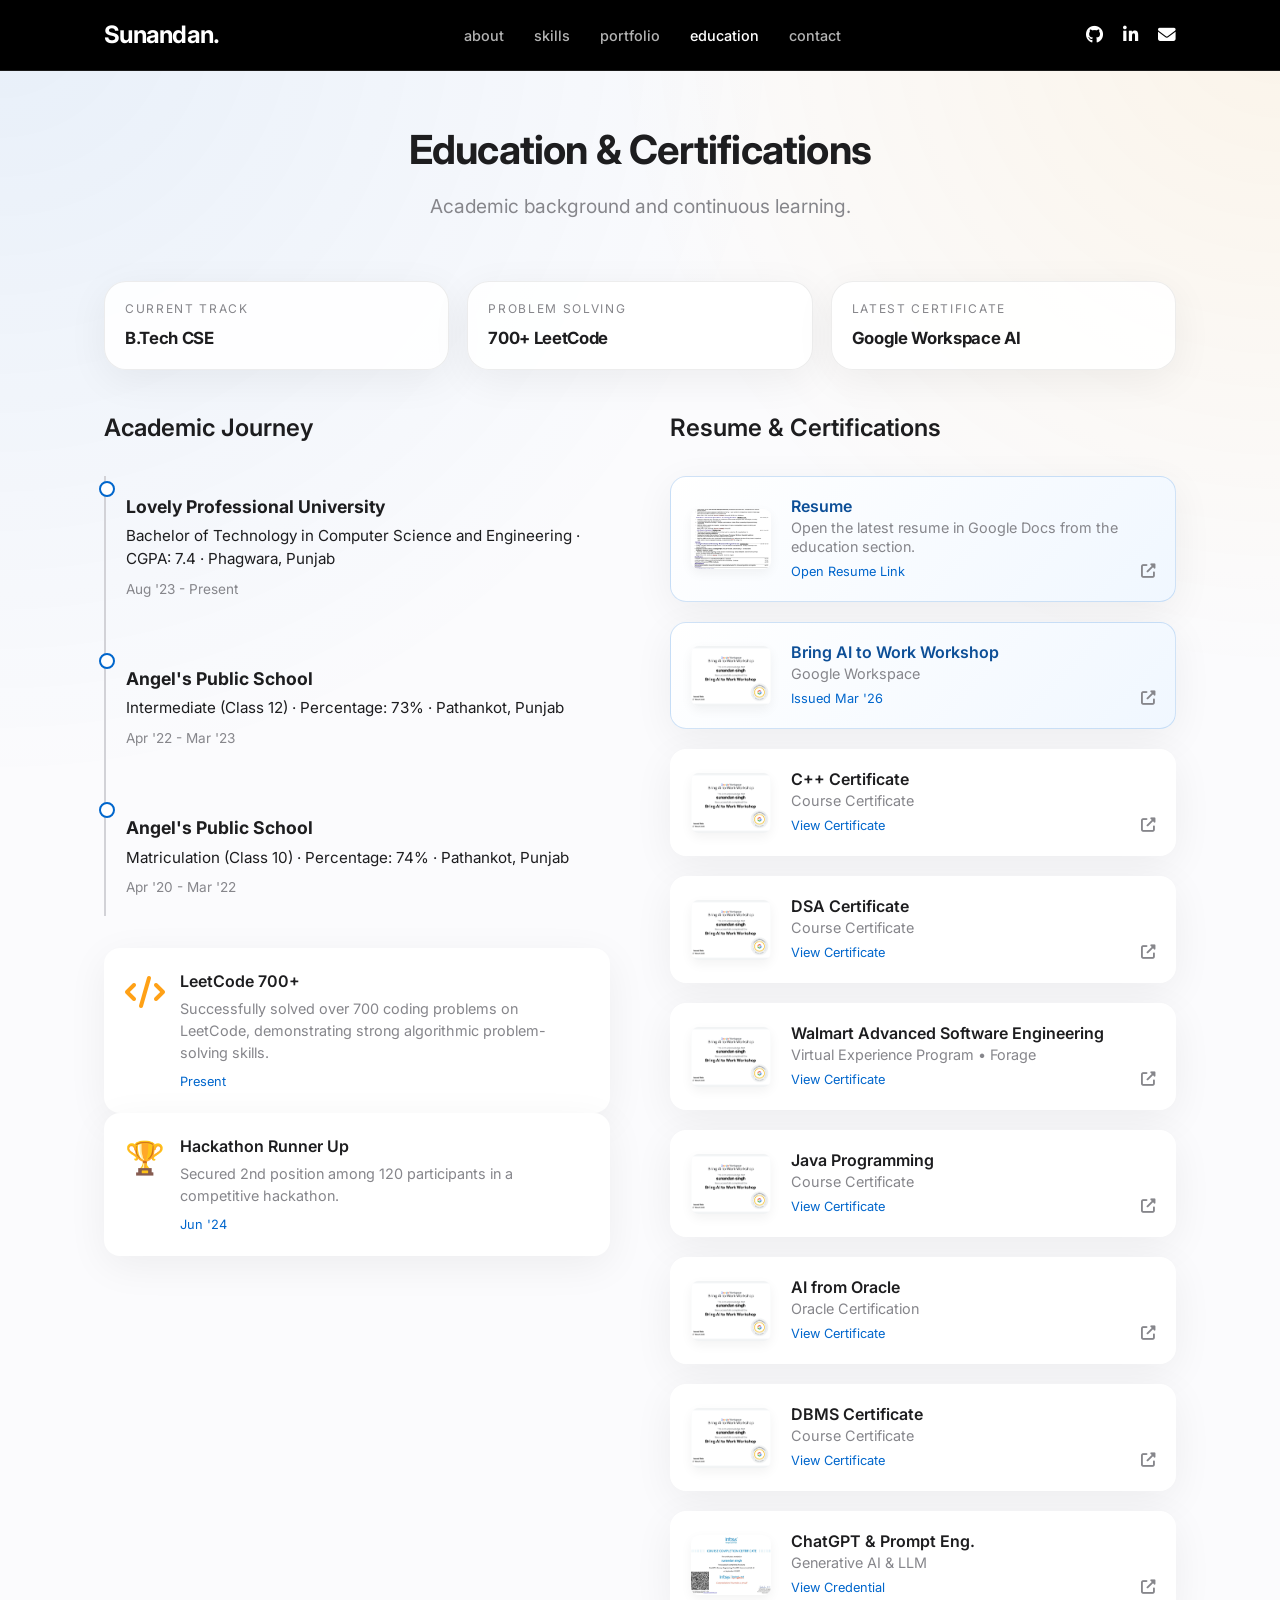
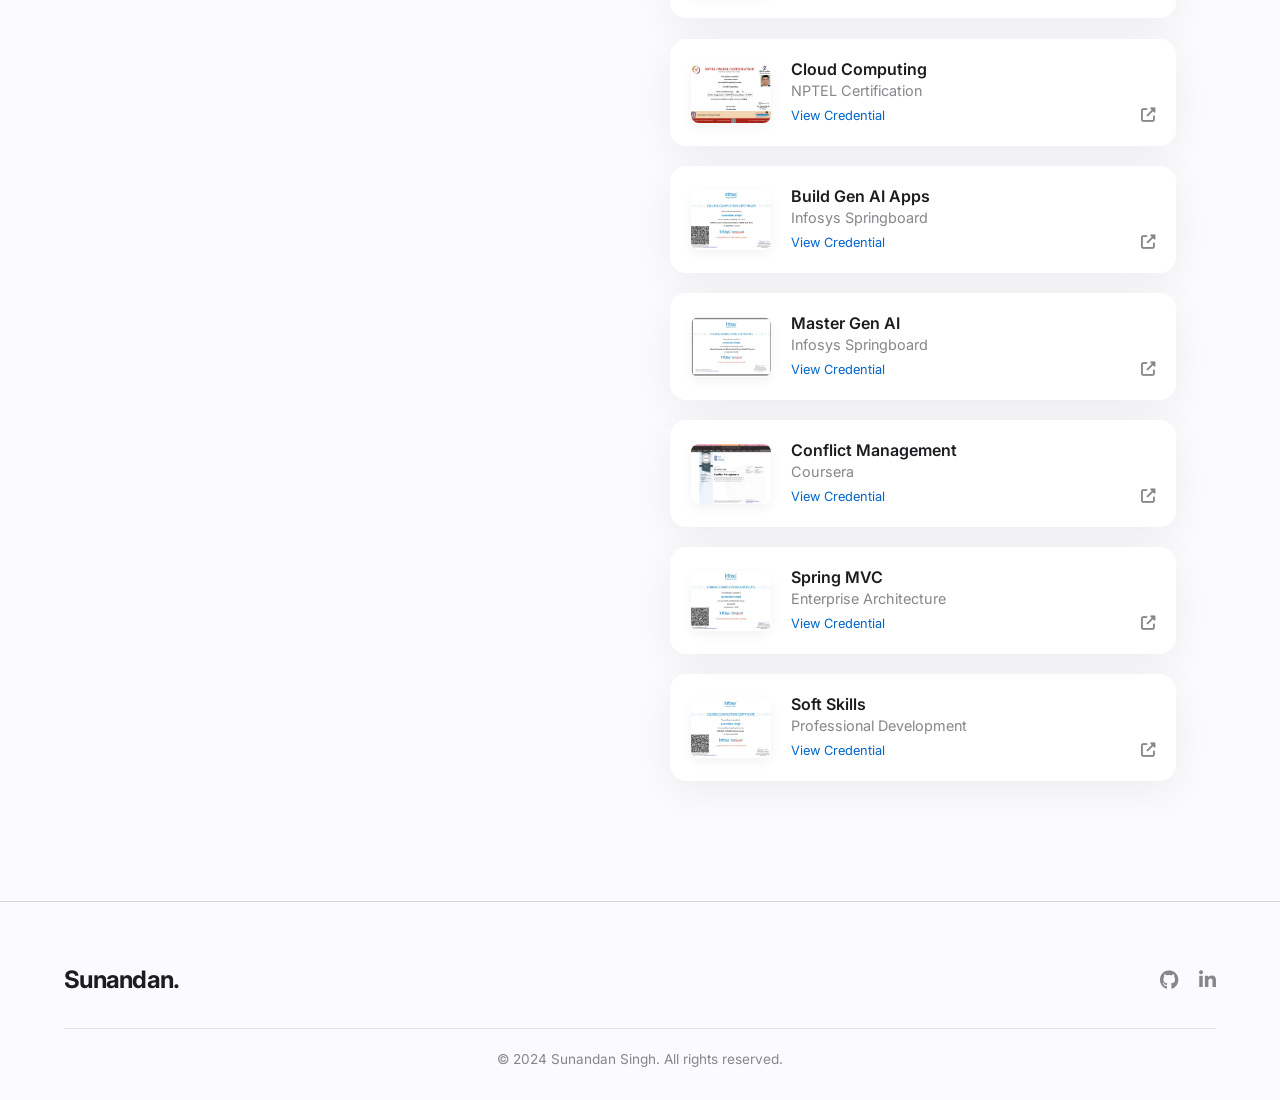
==== education.html @ 342867f9 "s" ====
<!DOCTYPE html>
<html lang="en">
<head>
    <meta charset="UTF-8">
    <meta name="viewport" content="width=device-width, initial-scale=1.0">
    <title>Education & Certifications | Sunandan Singh Portfolio</title>
    <meta name="description" content="Review the education, certifications, resume, and technical learning journey of Sunandan Singh.">
    <meta name="robots" content="index,follow">
    <meta name="theme-color" content="#111111">
    <link rel="canonical" href="https://sunandansingh.in/education.html">
    <meta property="og:type" content="website">
    <meta property="og:title" content="Education & Certifications | Sunandan Singh Portfolio">
    <meta property="og:description" content="Academic history, certifications, resume, and continuous learning achievements of Sunandan Singh.">
    <meta property="og:url" content="https://sunandansingh.in/education.html">
    <meta property="og:image" content="https://sunandansingh.in/assets/resume.png">
    <meta name="twitter:card" content="summary_large_image">
    <meta name="twitter:title" content="Education & Certifications | Sunandan Singh Portfolio">
    <meta name="twitter:description" content="Education, certifications, resume, and learning achievements of Sunandan Singh.">
    <meta name="twitter:image" content="https://sunandansingh.in/assets/resume.png">
    <link rel="preconnect" href="https://fonts.googleapis.com">
    <link rel="preconnect" href="https://fonts.gstatic.com" crossorigin>
    <link rel="preconnect" href="https://cdnjs.cloudflare.com" crossorigin>
    <link href="https://fonts.googleapis.com/css2?family=Inter:wght@300;400;500;600;700;800&display=swap" rel="stylesheet">
    <link rel="stylesheet" href="https://cdnjs.cloudflare.com/ajax/libs/font-awesome/6.4.0/css/all.min.css">
    <link rel="stylesheet" href="style.css">
</head>
<body>
    <a class="skip-link" href="#main-content">Skip to content</a>
    <nav aria-label="Main Navigation">
        <div class="nav-content">
            <a href="index.html#personal-info" class="logo">Sunandan.</a>
            <ul class="nav-links" id="primary-navigation">
                <li><a href="index.html" >about</a></li>
                <li><a href="skills.html">skills</a></li>
                <li><a href="projects.html">portfolio</a></li>
                <li><a href="education.html" class="active">education</a></li>
                <li><a href="index.html#contact">contact</a></li>
            </ul>
            <div class="social-links-nav">
                <a href="https://github.com/Sunandanthakur" target="_blank" rel="noreferrer noopener" aria-label="GitHub"><i class="fab fa-github"></i></a>
                <a href="https://linkedin.com/in/Sunandansingh" target="_blank" rel="noreferrer noopener" aria-label="LinkedIn"><i class="fab fa-linkedin-in"></i></a>
                <a href="mailto:SunandanSingh0001@gmail.com" aria-label="Email"><i class="fas fa-envelope"></i></a>
            </div>
            <button class="hamburger" type="button" aria-label="Open navigation menu" aria-controls="primary-navigation" aria-expanded="false">
                <i class="fas fa-bars"></i>
            </button>
        </div>
    </nav>

    <main id="main-content">

<section id="education" class="education fade-in-section bg-light">
            <div class="section-container">
                <div class="section-header">
                    <h2>Education & Certifications</h2>
                    <p>Academic background and continuous learning.</p>
                </div>

                <div class="education-highlights">
                    <div class="highlight-pill">
                        <span class="highlight-label">Current Track</span>
                        <strong>B.Tech CSE</strong>
                    </div>
                    <div class="highlight-pill">
                        <span class="highlight-label">Problem Solving</span>
                        <strong>700+ LeetCode</strong>
                    </div>
                    <div class="highlight-pill">
                        <span class="highlight-label">Latest Certificate</span>
                        <strong>Google Workspace AI</strong>
                    </div>
                </div>

                <div class="split-layout education-shell">
                    <!-- Education -->
                    <div class="split-col">
                        <h3 class="col-title">Academic Journey</h3>
                        <div class="timeline-clean">
                            <div class="timeline-node">
                                <h4>Lovely Professional University</h4>
                                <p class="degree">Bachelor of Technology in Computer Science and Engineering &middot; CGPA: 7.4 &middot; Phagwara, Punjab</p>
                                <span class="date">Aug '23 - Present</span>
                            </div>
                            <div class="timeline-node">
                                <h4>Angel's Public School</h4>
                                <p class="degree">Intermediate (Class 12) &middot; Percentage: 73% &middot; Pathankot, Punjab</p>
                                <span class="date">Apr '22 - Mar '23</span>
                            </div>
                            <div class="timeline-node">
                                <h4>Angel's Public School</h4>
                                <p class="degree">Matriculation (Class 10) &middot; Percentage: 74% &middot; Pathankot, Punjab</p>
                                <span class="date">Apr '20 - Mar '22</span>
                            </div>
                        </div>
                        
                        <div class="achievement-box mt-4">
                            <div class="achievement-icon" style="color: #ffa116;"><i class="fas fa-code"></i></div>
                            <div>
                                <h4>LeetCode 700+</h4>
                                <p>Successfully solved over 700 coding problems on LeetCode, demonstrating strong algorithmic problem-solving skills.</p>
                                <span class="date">Present</span>
                            </div>
                        </div>
                        
                        <div class="achievement-box mt-3">
                            <div class="achievement-icon">🏆</div>
                            <div>
                                <h4>Hackathon Runner Up</h4>
                                <p>Secured 2nd position among 120 participants in a competitive hackathon.</p>
                                <span class="date">Jun '24</span>
                            </div>
                        </div>
                    </div>
                    
                    <!-- Certifications -->
                    <div class="split-col">
                        <h3 class="col-title">Resume & Certifications</h3>
                        <div class="cert-list">
                            <a href="https://docs.google.com/document/d/1mw_cAj4OxS7CrEMPGmXZbO7e6BM4Lpar/edit?usp=sharing&ouid=108106136527122518908&rtpof=true&sd=true" target="_blank" rel="noopener noreferrer" class="cert-item featured-cert">
                                <div class="cert-icon"><img src="assets/resume.png" alt="Sunandan Singh Resume" loading="lazy" decoding="async"></div>
                                <div class="cert-details">
                                    <h4>Resume</h4>
                                    <p>Open the latest resume in Google Docs from the education section.</p>
                                    <div class="date-link">
                                        <span class="date">Open Resume Link</span>
                                        <i class="fas fa-external-link-alt link-icon"></i>
                                    </div>
                                </div>
                            </a>
                            <a href="assets/bring_ai_to_work_workshop.pdf" target="_blank" rel="noreferrer noopener" class="cert-item featured-cert">
                                <div class="cert-icon"><img src="assets/cert_new_pdf.png" alt="Bring AI to Work Workshop Certificate" loading="lazy" decoding="async"></div>
                                <div class="cert-details">
                                    <h4>Bring AI to Work Workshop</h4>
                                    <p>Google Workspace</p>
                                    <div class="date-link">
                                        <span class="date">Issued Mar '26</span>
                                        <i class="fas fa-external-link-alt link-icon"></i>
                                    </div>
                                </div>
                            </a>
                            <a href="assets/cse202_certificate.pdf" target="_blank" rel="noreferrer noopener" class="cert-item">
                                <div class="cert-icon"><img src="assets/cert_new_pdf.png" alt="CSE202 Certificate" loading="lazy" decoding="async"></div>
                                <div class="cert-details">
                                    <h4>C++ Certificate</h4>
                                    <p>Course Certificate</p>
                                    <div class="date-link">
                                        <span class="date">View Certificate</span>
                                        <i class="fas fa-external-link-alt link-icon"></i>
                                    </div>
                                </div>
                            </a>
                            <a href="assets/cse205_certificate.pdf" target="_blank" rel="noreferrer noopener" class="cert-item">
                                <div class="cert-icon"><img src="assets/cert_new_pdf.png" alt="CSE205 Certificate" loading="lazy" decoding="async"></div>
                                <div class="cert-details">
                                    <h4>DSA Certificate</h4>
                                    <p>Course Certificate</p>
                                    <div class="date-link">
                                        <span class="date">View Certificate</span>
                                        <i class="fas fa-external-link-alt link-icon"></i>
                                    </div>
                                </div>
                            </a>
                            <a href="https://www.theforage.com/completion-certificates/prBZoAihniNijyD6d/oX6f9BbCL9kJDJzfg_prBZoAihniNijyD6d_6a48dd6f9dea91c2e4b23213_1783163075516_completion_certificate.pdf"
   target="_blank"
   rel="noreferrer noopener"
   class="cert-item">
    <div class="cert-icon">
        <img src="assets/cert_new_pdf.png"
             alt="Walmart Advanced Software Engineering Virtual Experience Certificate"
             loading="lazy"
             decoding="async">
    </div>
    <div class="cert-details">
        <h4>Walmart Advanced Software Engineering</h4>
        <p>Virtual Experience Program • Forage</p>
        <div class="date-link">
            <span class="date">View Certificate</span>
            <i class="fas fa-external-link-alt link-icon"></i>
        </div>
    </div>
</a>
                            <a href="assets/java_programming_certificate.pdf" target="_blank" rel="noreferrer noopener" class="cert-item">
                                <div class="cert-icon"><img src="assets/cert_new_pdf.png" alt="Java Programming Certificate" loading="lazy" decoding="async"></div>
                                <div class="cert-details">
                                    <h4>Java Programming</h4>
                                    <p>Course Certificate</p>
                                    <div class="date-link">
                                        <span class="date">View Certificate</span>
                                        <i class="fas fa-external-link-alt link-icon"></i>
                                    </div>
                                </div>
                            </a>
                            <a href="assets/ecertificate_1.pdf" target="_blank" rel="noreferrer noopener" class="cert-item">
                                <div class="cert-icon"><img src="assets/cert_new_pdf.png" alt="Oracle AI Certificate" loading="lazy" decoding="async"></div>
                                <div class="cert-details">
                                    <h4>AI from Oracle</h4>
                                    <p>Oracle Certification</p>
                                    <div class="date-link">
                                        <span class="date">View Certificate</span>
                                        <i class="fas fa-external-link-alt link-icon"></i>
                                    </div>
                                </div>
                            </a>
                            <a href="assets/ecertificate_2.pdf" target="_blank" rel="noreferrer noopener" class="cert-item">
                                <div class="cert-icon"><img src="assets/cert_new_pdf.png" alt="DBMS Certificate" loading="lazy" decoding="async"></div>
                                <div class="cert-details">
                                    <h4>DBMS Certificate</h4>
                                    <p>Course Certificate</p>
                                    <div class="date-link">
                                        <span class="date">View Certificate</span>
                                        <i class="fas fa-external-link-alt link-icon"></i>
                                    </div>
                                </div>
                            </a>
                            <a href="https://drive.google.com/file/d/1JF0A4i3oK84wax0R1cB99no5bxxDFemS/view?usp=sharing" target="_blank" rel="noreferrer noopener" class="cert-item">
                                <div class="cert-icon"><img src="assets/cert_chatgpt.png" alt="ChatGPT Certificate" loading="lazy" decoding="async"></div>
                                <div class="cert-details">
                                    <h4>ChatGPT & Prompt Eng.</h4>
                                    <p>Generative AI & LLM</p>
                                    <div class="date-link">
                                        <span class="date">View Credential</span>
                                        <i class="fas fa-external-link-alt link-icon"></i>
                                    </div>
                                </div>
                            </a>
                            <a href="https://drive.google.com/file/d/1TFlhauQEzPwPU69VbjEZgkSa6wYczAgp/view?usp=sharing" target="_blank" rel="noreferrer noopener" class="cert-item">
                                <div class="cert-icon"><img src="assets/cert_cloud_computing.png" alt="Cloud Computing Certificate" loading="lazy" decoding="async"></div>
                                <div class="cert-details">
                                    <h4>Cloud Computing</h4>
                                    <p>NPTEL Certification</p>
                                    <div class="date-link">
                                        <span class="date">View Credential</span>
                                        <i class="fas fa-external-link-alt link-icon"></i>
                                    </div>
                                </div>
                            </a>
                            <a href="https://drive.google.com/file/d/16nYcwxYqf_1hDK9-23uaMa4zOOSm8zJM/view?usp=sharing" target="_blank" rel="noreferrer noopener" class="cert-item">
                                <div class="cert-icon"><img src="assets/cert_build_gen_ai.png" alt="Gen AI Apps Certificate" loading="lazy" decoding="async"></div>
                                <div class="cert-details">
                                    <h4>Build Gen AI Apps</h4>
                                    <p>Infosys Springboard</p>
                                    <div class="date-link">
                                        <span class="date">View Credential</span>
                                        <i class="fas fa-external-link-alt link-icon"></i>
                                    </div>
                                </div>
                            </a>
                            <a href="https://drive.google.com/file/d/1axxQ35SJmaeU-DuN2dy3mJbAEy9UCgQo/view?usp=sharing" target="_blank" rel="noreferrer noopener" class="cert-item">
                                <div class="cert-icon"><img src="assets/cert_master_gen_ai.png" alt="Master Gen AI Certificate" loading="lazy" decoding="async"></div>
                                <div class="cert-details">
                                    <h4>Master Gen AI</h4>
                                    <p>Infosys Springboard</p>
                                    <div class="date-link">
                                        <span class="date">View Credential</span>
                                        <i class="fas fa-external-link-alt link-icon"></i>
                                    </div>
                                </div>
                            </a>
                            <a href="https://coursera-certificate-images.s3.amazonaws.com/GUP0QYTJ50UL" target="_blank" rel="noreferrer noopener" class="cert-item">
                                <div class="cert-icon"><img src="assets/cert_conflict.png" alt="Conflict Management Certificate" loading="lazy" decoding="async"></div>
                                <div class="cert-details">
                                    <h4>Conflict Management</h4>
                                    <p>Coursera</p>
                                    <div class="date-link">
                                        <span class="date">View Credential</span>
                                        <i class="fas fa-external-link-alt link-icon"></i>
                                    </div>
                                </div>
                            </a>
                            <a href="https://drive.google.com/file/d/14eFu0SN6On-0QL4myw2mTVa9sm1Qs32c/view?usp=sharing" target="_blank" rel="noreferrer noopener" class="cert-item">
                                <div class="cert-icon"><img src="assets/cert_spring_mvc.png" alt="Spring MVC Certificate" loading="lazy" decoding="async"></div>
                                <div class="cert-details">
                                    <h4>Spring MVC</h4>
                                    <p>Enterprise Architecture</p>
                                    <div class="date-link">
                                        <span class="date">View Credential</span>
                                        <i class="fas fa-external-link-alt link-icon"></i>
                                    </div>
                                </div>
                            </a>
                            <a href="https://drive.google.com/file/d/1_9k9asXIRh-u1UxJffvUfj9JRYtbalCu/view?usp=sharing" target="_blank" rel="noreferrer noopener" class="cert-item">
                                <div class="cert-icon"><img src="assets/cert_soft_skills.png" alt="Soft Skills Certificate" loading="lazy" decoding="async"></div>
                                <div class="cert-details">
                                    <h4>Soft Skills</h4>
                                    <p>Professional Development</p>
                                    <div class="date-link">
                                        <span class="date">View Credential</span>
                                        <i class="fas fa-external-link-alt link-icon"></i>
                                    </div>
                                </div>
                            </a>
                        </div>
                    </div>
                </div>
            </div>
        </section>
</main>

    <footer class="site-footer">
        <div class="footer-content">
            <a href="index.html#personal-info" class="logo">Sunandan.</a>
            <div class="footer-links">
                <a href="https://github.com/Sunandanthakur" target="_blank" rel="noreferrer noopener" aria-label="GitHub profile"><i class="fab fa-github"></i></a>
                <a href="https://linkedin.com/in/Sunandansingh" target="_blank" rel="noreferrer noopener" aria-label="LinkedIn profile"><i class="fab fa-linkedin-in"></i></a>
            </div>
        </div>
        <div class="footer-bottom">
            <p>&copy; 2024 Sunandan Singh. All rights reserved.</p>
        </div>
    </footer>

    <script src="script.js" defer></script>
</body>
</html>
---- style.css ----
:root {
    --bg-main: #ffffff;
    --bg-alt: #fbfbfd;
    --text-primary: #1d1d1f;
    --text-secondary: #86868b;
    --apple-blue: #0066cc;
    --apple-blue-hover: #0077ed;
    --nav-bg: #000000;
    --nav-text: #f5f5f7;
    --nav-text-hover: #ffffff;
    --border-color: #d2d2d7;
    --card-shadow: 0 10px 40px rgba(0,0,0,0.06);
    --card-hover-shadow: 0 20px 60px rgba(0,0,0,0.1);
    --font-fam: -apple-system, BlinkMacSystemFont, 'Inter', "SF Pro Display", "Segoe UI", Roboto, sans-serif;
    --transition: all 0.3s ease;
}

* {
    margin: 0; padding: 0; box-sizing: border-box;
}

html {
    scroll-behavior: smooth;
    scroll-padding-top: 90px;
}

body {
    font-family: var(--font-fam);
    background-color: var(--bg-main);
    color: var(--text-primary);
    line-height: 1.5;
    -webkit-font-smoothing: antialiased;
}

a {
    text-decoration: none;
    color: inherit;
}

img {
    max-width: 100%;
    height: auto;
}

:focus-visible {
    outline: 3px solid rgba(0, 102, 204, 0.35);
    outline-offset: 3px;
}

.skip-link {
    position: absolute;
    left: 16px;
    top: -48px;
    z-index: 2000;
    padding: 10px 14px;
    border-radius: 12px;
    background: #111111;
    color: #ffffff;
    font-weight: 600;
    transition: top 0.2s ease;
}

.skip-link:focus {
    top: 16px;
}

ul {
    list-style: none;
}

.bg-light {
    background-color: var(--bg-alt);
}

.mt-4 {
    margin-top: 2rem;
}

.section-container {
    max-width: 1200px;
    margin: 0 auto;
    padding: 120px 5%;
}

.section-header {
    text-align: center;
    margin-bottom: 60px;
}

.section-header h2 {
    font-size: 2.5rem;
    font-weight: 700;
    margin-bottom: 12px;
    letter-spacing: -0.02em;
}

.section-header p {
    font-size: 1.2rem;
    color: var(--text-secondary);
}

/* Navbar (Black like the image) */
nav {
    position: fixed;
    top: 0; left: 0; width: 100%;
    background: #000000;
    z-index: 1000;
    transition: var(--transition);
    border-bottom: 1px solid rgba(255,255,255,0.1);
}

.nav-content {
    display: flex;
    justify-content: space-between;
    align-items: center;
    padding: 0 5%;
    max-width: 1200px;
    margin: 0 auto;
    height: 70px;
}

.logo {
    color: white;
    font-size: 1.5rem;
    font-weight: 700;
    letter-spacing: -0.03em;
}

.nav-links {
    display: flex;
    gap: 30px;
}

.nav-links li a {
    color: rgba(255,255,255,0.7);
    font-size: 0.9rem;
    font-weight: 500;
    transition: var(--transition);
    text-transform: lowercase;
}

.nav-links li a:hover,
.nav-links li a.active {
    color: #ffffff;
}

.social-links-nav {
    display: flex;
    gap: 20px;
}

.social-links-nav a {
    color: white;
    font-size: 1.1rem;
    transition: var(--transition);
}

.social-links-nav a:hover {
    color: var(--text-secondary);
}

.hamburger {
    display: none;
    color: white;
    font-size: 1.2rem;
    cursor: pointer;
    background: transparent;
    border: 0;
}

/* Split Hero Section */
.split-hero {
    position: relative;
    width: 100%;
    height: 100vh;
    min-height: 100svh;
    overflow: hidden;
    background-color: #ffffff; /* User requested white background */
}

/* Static Text Layer Overrides */
.hero-text-container {
    position: absolute;
    top: 0;
    left: 0;
    width: 100%;
    height: 100%;
    z-index: 20;
    pointer-events: none;
}

.hero-text-left, .hero-text-right {
    position: absolute;
    top: 0;
    width: 50%;
    height: 100%;
    transition: opacity 0.3s ease;
}

.hero-text-left {
    left: 0;
}

.hero-text-right {
    right: 0;
}

.hero-text-left .side-content {
    left: 0;
}

.hero-text-right .side-content {
    right: 0;
}

.side-content {
    position: absolute;
    top: 50%;
    transform: translateY(-50%);
    width: 50vw;
    text-align: center;
    padding: 0 10%;
    z-index: 5;
}

.side-content h1 {
    font-size: clamp(3rem, 8vw, 6rem);
    font-weight: 800;
    text-transform: lowercase;
    margin-bottom: 20px;
    letter-spacing: -0.05em;
    pointer-events: auto;
}

.hero-text-left .side-content h1 {
    font-family: inherit;
    color: #000000; /* Designer is on the left now */
}
.hero-text-right .side-content h1 {
    font-family: 'Courier New', Courier, monospace;
    color: #000000; /* Coder is on the right now */
}

.side-content p {
    font-size: 1.1rem;
    max-width: 400px;
    margin: 0 auto;
    line-height: 1.6;
    pointer-events: auto;
}

.hero-text-left .side-content p {
    color: var(--text-secondary);
}
.hero-text-right .side-content p {
    color: var(--text-secondary);
}

/* Butterfly Image Container */
.butterfly-container {
    position: absolute;
    top: 50%;
    left: 50%;
    transform: translate(-50%, -50%);
    width: clamp(300px, 40vw, 600px);
    z-index: 10;
    pointer-events: none;
}

.btf-base {
    position: relative;
    width: 100%;
    height: auto;
    object-fit: contain;
    display: block;
    transition: transform 1.2s cubic-bezier(0.16, 1, 0.3, 1), opacity 1.2s ease, clip-path 1.2s ease;
}

.btf-top {
    position: absolute;
    top: 0;
    left: 0;
    width: 100%;
    height: 100%;
    object-fit: contain;
    z-index: 2;
    clip-path: polygon(0 0, 50% 0, 50% 100%, 0 100%);
    transition: transform 1.2s cubic-bezier(0.16, 1, 0.3, 1), opacity 1.2s ease, clip-path 1.2s ease;
}

/* Join Animation States */
.btf-base.preparing {
    transform: translateX(50px);
    opacity: 0;
    clip-path: polygon(50% 0, 100% 0, 100% 100%, 50% 100%);
}

.btf-top.preparing {
    transform: translateX(-50px);
    opacity: 0;
    clip-path: polygon(0 0, 50% 0, 50% 100%, 0 100%);
}

.btf-base.joined {
    transform: translateX(0);
    opacity: 1;
    clip-path: polygon(0 0, 100% 0, 100% 100%, 0 100%);
}

.btf-top.joined {
    transform: translateX(0);
    opacity: 1;
    clip-path: polygon(0 0, 50% 0, 50% 100%, 0 100%);
}

/* We removed the float animation from portrait so the two halves stay perfectly synced */

/* Build Section */
.build-best-section {
    position: relative;
    min-height: 100svh;
    display: flex;
    align-items: center;
    justify-content: center;
    overflow: hidden;
    padding-top: 0;
    background:
        radial-gradient(circle at 50% 42%, rgba(255,255,255,0.05), transparent 18%),
        #171717;
    color: #ffffff;
}

.build-best-section::before {
    content: none;
}

.build-stage {
    position: relative;
    width: min(1420px, 94vw);
    min-height: 680px;
    display: flex;
    align-items: center;
    justify-content: center;
}

.build-grid {
    position: absolute;
    inset: 18% 14% 14%;
    opacity: 0.3;
    background-image:
        linear-gradient(rgba(255,255,255,0.12) 1px, transparent 1px),
        linear-gradient(90deg, rgba(255,255,255,0.12) 1px, transparent 1px);
    background-size: 62px 34px;
    -webkit-mask-image: linear-gradient(180deg, transparent 0%, #000 10%, #000 92%, transparent 100%);
    mask-image: linear-gradient(180deg, transparent 0%, #000 10%, #000 92%, transparent 100%);
}

.build-stage h2 {
    position: relative;
    z-index: 2;
    display: flex;
    align-items: baseline;
    justify-content: center;
    gap: 0.24em;
    font-size: clamp(3.7rem, 9vw, 9.3rem);
    line-height: 0.9;
    font-weight: 500;
    letter-spacing: 0;
    text-align: center;
    color: #f8f2ef;
    text-shadow: 0 4px 24px rgba(0,0,0,0.18);
}

.build-stage h2 span:first-child {
    font-family: Georgia, "Times New Roman", serif;
    font-style: italic;
    font-weight: 700;
    letter-spacing: 0;
}

.float-chip {
    position: absolute;
    z-index: 3;
    display: flex;
    align-items: center;
    gap: 10px;
    padding: 10px 14px;
    border-radius: 999px;
    background: rgba(255,255,255,0.045);
    border: 1px solid rgba(255,255,255,0.1);
    color: rgba(255,255,255,0.9);
    box-shadow: 0 12px 24px rgba(0,0,0,0.18);
    -webkit-backdrop-filter: blur(8px);
    backdrop-filter: blur(8px);
    animation: chip-float 7s ease-in-out infinite;
}

.float-chip i {
    font-size: 0.9rem;
    color: var(--chip-color);
}

.float-chip span {
    display: inline-flex;
    align-items: center;
    justify-content: center;
    font-size: 0.9rem;
    font-weight: 600;
    letter-spacing: -0.01em;
}

.float-chip::before {
    content: "";
    position: absolute;
    inset: -1px;
    border-radius: inherit;
    background: linear-gradient(135deg, rgba(255,255,255,0.12), transparent 55%);
    opacity: 0.2;
    pointer-events: none;
}

.chip-ui-flow {
    --chip-color: #f0b35f;
    left: 12%;
    top: 46%;
}

.chip-code-snippet {
    --chip-color: #78a6ff;
    left: 66%;
    top: 32%;
    animation-delay: -1.4s;
}

.chip-design-system {
    --chip-color: #aed46b;
    left: 26%;
    bottom: 19%;
    animation-delay: -2.6s;
}

.chip-api-ready {
    --chip-color: #dfa2f5;
    right: 10%;
    top: 60%;
    animation-delay: -3.6s;
}

.chip-code-snippet span {
    font-family: "SFMono-Regular", Consolas, "Liberation Mono", Menlo, monospace;
    font-size: 0.84rem;
}

@keyframes chip-float {
    0%, 100% {
        transform: translate3d(0, 0, 0) scale(1);
    }
    50% {
        transform: translate3d(0, -8px, 0) scale(1.01);
    }
}

.mockup-header {
    background-color: #f5f5f7;
    height: 30px;
    display: flex;
    align-items: center;
    padding: 0 15px;
    gap: 8px;
    border-bottom: 1px solid var(--border-color);
}

.dot {
    width: 10px; height: 10px;
    border-radius: 50%;
}
.dot.red { background-color: #ff5f56; }
.dot.yellow { background-color: #ffbd2e; }
.dot.green { background-color: #27c93f; }

.mockup-body {
    padding: 40px 30px;
}

.mockup-body h2 {
    font-size: 1.5rem;
    margin-bottom: 10px;
}

.mockup-body p {
    color: var(--text-secondary);
    margin-bottom: 20px;
    font-size: 0.95rem;
}

.mockup-code {
    background-color: #f5f5f7;
    padding: 20px;
    border-radius: 12px;
    font-family: inherit;
    font-size: 0.95rem;
    font-weight: 500;
    color: var(--apple-blue);
}
.mockup-code code { display: block; margin-bottom: 5px; }

/* Skills Marquee */
.skills-marquee {
    width: 100%;
    overflow: hidden;
    padding: 60px 0;
    position: relative;
    background: var(--bg-alt);
}

.skills-marquee::before,
.skills-marquee::after {
    content: "";
    position: absolute;
    top: 0;
    width: 150px;
    height: 100%;
    z-index: 2;
}

.skills-marquee::before {
    left: 0;
    background: linear-gradient(to right, var(--bg-alt), transparent);
}

.skills-marquee::after {
    right: 0;
    background: linear-gradient(to left, var(--bg-alt), transparent);
}

.marquee-content {
    display: flex;
    gap: 30px;
    width: max-content;
    animation: scroll 40s linear infinite;
}

.marquee-content:hover {
    animation-play-state: paused;
}

@keyframes scroll {
    0% { transform: translateX(0); }
    100% { transform: translateX(-50%); }
}

.skill-item {
    background: white;
    padding: 25px 40px;
    border-radius: 20px;
    box-shadow: var(--card-shadow);
    display: flex;
    align-items: center;
    gap: 15px;
    transition: var(--transition);
    border: 1px solid var(--border-color);
    flex-shrink: 0;
}

.skill-item:hover {
    transform: translateY(-5px);
    box-shadow: var(--card-hover-shadow);
    border-color: var(--apple-blue);
}

.skill-item i {
    font-size: 1.8rem;
    color: var(--apple-blue);
}

.skill-item span {
    font-size: 1.1rem;
    font-weight: 600;
    color: var(--text-primary);
    white-space: nowrap;
}

/* UI Designer Skill Section */
.ui-skill-lab {
    background:
        radial-gradient(circle at top left, rgba(0, 102, 204, 0.08), transparent 30%),
        linear-gradient(180deg, #ffffff 0%, #f7f9fc 100%);
}

.ui-skill-header {
    max-width: 860px;
    margin: 0 auto 60px;
}

.ui-skill-kicker {
    display: inline-block;
    margin-bottom: 14px;
    padding: 8px 14px;
    border-radius: 999px;
    background: rgba(0, 102, 204, 0.08);
    color: var(--apple-blue);
    font-size: 0.78rem;
    font-weight: 700;
    letter-spacing: 0.12em;
    text-transform: uppercase;
}

.ui-skill-grid {
    display: grid;
    grid-template-columns: repeat(2, minmax(0, 1fr));
    gap: 28px;
    margin-bottom: 34px;
}

.ui-skill-panel,
.ui-article-card {
    background: rgba(255,255,255,0.88);
    border: 1px solid rgba(210, 210, 215, 0.8);
    box-shadow: var(--card-shadow);
    -webkit-backdrop-filter: blur(8px);
    backdrop-filter: blur(8px);
}

.ui-skill-panel {
    padding: 32px;
    border-radius: 28px;
}

.ui-skill-panel-accent {
    background: linear-gradient(135deg, rgba(0, 102, 204, 0.08), rgba(255,255,255,0.96));
}

.ui-skill-tag,
.ui-article-type {
    display: inline-flex;
    align-items: center;
    padding: 8px 12px;
    border-radius: 999px;
    background: #111111;
    color: #ffffff;
    font-size: 0.76rem;
    font-weight: 700;
    letter-spacing: 0.08em;
    text-transform: uppercase;
}

.ui-skill-panel h3,
.ui-article-board-header h3 {
    font-size: 1.9rem;
    letter-spacing: -0.03em;
    margin: 18px 0 14px;
}

.ui-skill-panel p,
.ui-article-board-header p,
.ui-article-card p {
    color: var(--text-secondary);
    font-size: 1rem;
}

.ui-pill-list {
    display: flex;
    flex-wrap: wrap;
    gap: 12px;
    margin-top: 24px;
}

.ui-pill-list span,
.ui-article-meta span {
    padding: 10px 14px;
    border-radius: 999px;
    background: #f2f5f9;
    color: #2b2b30;
    font-size: 0.9rem;
    font-weight: 600;
}

.ui-notes-list {
    margin-top: 22px;
    display: grid;
    gap: 14px;
}

.ui-notes-list li {
    position: relative;
    padding-left: 22px;
    color: #3a3a40;
    font-weight: 500;
}

.ui-notes-list li::before {
    content: "";
    position: absolute;
    left: 0;
    top: 9px;
    width: 8px;
    height: 8px;
    border-radius: 50%;
    background: var(--apple-blue);
}

.ui-article-board {
    border-radius: 32px;
    padding: 36px;
    background: rgba(255,255,255,0.72);
    border: 1px solid rgba(210, 210, 215, 0.85);
    box-shadow: var(--card-shadow);
}

.ui-article-board-header {
    display: flex;
    justify-content: space-between;
    align-items: flex-end;
    gap: 24px;
    margin-bottom: 26px;
}

.ui-article-board-header p {
    max-width: 420px;
}

.ui-article-grid {
    display: grid;
    grid-template-columns: repeat(2, minmax(0, 1fr));
    gap: 22px;
}

.ui-article-card {
    border-radius: 24px;
    padding: 26px;
    transition: var(--transition);
}

.ui-article-card:hover {
    transform: translateY(-6px);
    box-shadow: var(--card-hover-shadow);
}

.ui-article-card h4 {
    margin: 18px 0 12px;
    font-size: 1.25rem;
    letter-spacing: -0.02em;
}

.ui-article-meta {
    display: flex;
    flex-wrap: wrap;
    gap: 10px;
    margin-top: 22px;
}

/* Projects Grid */
.project-grid {
    display: grid;
    grid-template-columns: repeat(auto-fit, minmax(320px, 1fr));
    gap: 40px;
}

.apple-card {
    background: white;
    border-radius: 24px;
    overflow: hidden;
    box-shadow: var(--card-shadow);
    transition: var(--transition);
    display: flex;
    flex-direction: column;
    height: 100%;
}

a.apple-card {
    text-decoration: none;
    color: inherit;
    cursor: pointer;
}

.apple-card:hover {
    transform: translateY(-10px);
    box-shadow: var(--card-hover-shadow);
}

.card-image {
    width: 100%;
    height: 220px;
    overflow: hidden;
}

.card-image img {
    width: 100%;
    height: 100%;
    object-fit: cover;
    transition: transform 0.5s ease;
}

.apple-card:hover .card-image img {
    transform: scale(1.05);
}

.card-image-placeholder {
    height: 200px;
    display: flex;
    align-items: center;
    justify-content: center;
    color: white;
    font-size: 4rem;
}
.bg-blue { background: linear-gradient(135deg, #4facfe 0%, #00f2fe 100%); }
.bg-purple { background: linear-gradient(135deg, #a18cd1 0%, #fbc2eb 100%); }
.bg-green { background: linear-gradient(135deg, #84fab0 0%, #8fd3f4 100%); }
.bg-orange { background: linear-gradient(135deg, #ff9a9e 0%, #fecfef 100%); }
.bg-dark { background: linear-gradient(135deg, #434343 0%, #000000 100%); }
.bg-red { background: linear-gradient(135deg, #ff0844 0%, #ffb199 100%); }
.bg-teal { background: linear-gradient(135deg, #209cff 0%, #68e0cf 100%); }

.card-content {
    padding: 30px;
}

.card-content h3 {
    font-size: 1.4rem;
    font-weight: 600;
    margin-bottom: 5px;
}

.card-content .date {
    font-size: 0.85rem;
    color: var(--text-secondary);
    margin-bottom: 15px;
}

.card-content .desc {
    font-size: 0.95rem;
    color: var(--text-primary);
    margin-bottom: 20px;
}

.tech-tags {
    display: flex;
    flex-wrap: wrap;
    gap: 8px;
}

.tech-tags span {
    font-size: 0.8rem;
    color: var(--text-secondary);
    background: var(--bg-alt);
    padding: 5px 12px;
    border-radius: 12px;
    border: 1px solid var(--border-color);
}

/* Education Page */
.education {
    position: relative;
    overflow: hidden;
    background:
        radial-gradient(circle at top left, rgba(0, 102, 204, 0.08), transparent 28%),
        radial-gradient(circle at top right, rgba(255, 166, 0, 0.08), transparent 24%),
        var(--bg-alt);
}

.education-highlights {
    display: grid;
    grid-template-columns: repeat(3, minmax(0, 1fr));
    gap: 18px;
    margin-bottom: 40px;
}

.highlight-pill {
    background: rgba(255, 255, 255, 0.88);
    border: 1px solid rgba(29, 29, 31, 0.08);
    border-radius: 22px;
    padding: 18px 20px;
    box-shadow: var(--card-shadow);
    transition: transform 0.35s ease, box-shadow 0.35s ease;
}

.highlight-pill:hover {
    transform: translateY(-6px);
    box-shadow: var(--card-hover-shadow);
}

.highlight-label {
    display: block;
    font-size: 0.75rem;
    text-transform: uppercase;
    letter-spacing: 0.14em;
    color: var(--text-secondary);
    margin-bottom: 8px;
}

.highlight-pill strong {
    font-size: 1.05rem;
    letter-spacing: -0.02em;
}

.education-shell {
    align-items: start;
}

/* Personal Info Section */
.personal-info-section {
    position: relative;
    background: linear-gradient(180deg, #fffdfb 0%, #ffffff 100%);
    border-radius: 28px;
    padding: 42px 40px 48px;
    overflow: hidden;
}

.personal-header {
    max-width: 760px;
    margin-left: auto;
    margin-right: auto;
}

.eyebrow {
    display: inline-block;
    font-size: 0.82rem;
    font-weight: 700;
    letter-spacing: 0.22em;
    text-transform: uppercase;
    color: #9e1f1f;
    margin-bottom: 14px;
}

.about-top {
    display: grid;
    grid-template-columns: 1.5fr 0.9fr;
    gap: 28px;
    align-items: end;
    padding-bottom: 28px;
    margin-bottom: 28px;
    border-bottom: 1px solid rgba(29, 29, 31, 0.08);
}

.about-top::before {
    content: "";
    position: absolute;
    top: -80px;
    right: -60px;
    width: 260px;
    height: 260px;
    background: radial-gradient(circle, rgba(201, 109, 103, 0.14) 0%, rgba(201, 109, 103, 0) 70%);
    pointer-events: none;
}

.about-copy h2 {
    font-size: clamp(2.3rem, 4vw, 3.3rem);
    letter-spacing: -0.05em;
    margin-bottom: 14px;
}

.about-lead {
    max-width: 760px;
    font-size: 1.06rem;
    line-height: 1.8;
    color: var(--text-secondary);
}

.about-mini-grid {
    display: grid;
    grid-template-columns: repeat(3, minmax(0, 1fr));
    gap: 14px;
}

.mini-stat {
    background: #faf6f1;
    border: 1px solid rgba(29, 29, 31, 0.07);
    border-radius: 22px;
    padding: 16px;
    transition: transform 0.35s ease, box-shadow 0.35s ease;
}

.mini-stat:hover {
    transform: translateY(-4px);
    box-shadow: 0 14px 26px rgba(72, 24, 24, 0.08);
}

.mini-stat span {
    display: block;
    font-size: 0.74rem;
    text-transform: uppercase;
    letter-spacing: 0.14em;
    color: var(--text-secondary);
    margin-bottom: 8px;
}

.mini-stat strong {
    font-size: 1rem;
    font-weight: 700;
}

.personal-layout {
    display: grid;
    grid-template-columns: minmax(280px, 460px) 1fr;
    gap: 40px;
    align-items: start;
    padding-bottom: 34px;
    margin-bottom: 34px;
    border-bottom: 1px solid rgba(29, 29, 31, 0.08);
}

.warrior-stage {
    display: flex;
    align-items: center;
    justify-content: center;
}

.warrior-frame {
    background: linear-gradient(180deg, #ffffff 0%, #fff8f2 100%);
    border: 1px solid rgba(29, 29, 31, 0.06);
    border-radius: 28px;
    overflow: hidden;
    box-shadow: 0 22px 50px rgba(72, 24, 24, 0.08);
    min-height: 500px;
    width: 100%;
    display: flex;
    align-items: center;
    justify-content: center;
}

.warrior-image {
    display: block;
    width: 100%;
    height: 100%;
    object-fit: cover;
    object-position: center top;
    transition: transform 0.9s cubic-bezier(0.16, 1, 0.3, 1);
}

.facts-panel {
    padding: 16px 6px 16px 0;
}

.facts-header {
    margin-bottom: 20px;
}

.facts-header h3,
.skills-headline h3 {
    font-size: 2rem;
    font-weight: 500;
    letter-spacing: -0.04em;
    margin-bottom: 8px;
}

.facts-header p {
    color: var(--text-secondary);
}

.facts-list {
    display: grid;
    gap: 12px;
}

.fact-item {
    font-size: 1.05rem;
    color: #5e5e63;
    line-height: 1.55;
    padding-bottom: 10px;
    border-bottom: 1px solid rgba(29, 29, 31, 0.07);
    transition: transform 0.3s ease, color 0.3s ease;
}

.fact-item:hover {
    transform: translateX(6px);
    color: #2d2d31;
}

.silly-graph {
    margin-top: 24px;
    padding: 20px 18px 18px;
    background: linear-gradient(180deg, #fff8f3 0%, #fffdfb 100%);
    border: 1px solid rgba(29, 29, 31, 0.07);
    border-radius: 24px;
}

.silly-graph-head {
    display: flex;
    justify-content: space-between;
    align-items: center;
    gap: 12px;
    margin-bottom: 16px;
}

.silly-graph-head h4 {
    font-size: 1.1rem;
    font-weight: 600;
}

.silly-graph-head span {
    font-size: 0.78rem;
    letter-spacing: 0.12em;
    text-transform: uppercase;
    color: #9e1f1f;
}

.silly-chart {
    display: grid;
    grid-template-columns: 70px 1fr;
    gap: 12px;
    min-height: 200px;
}

.silly-axis {
    display: grid;
    grid-template-rows: repeat(4, 1fr);
    align-items: end;
    color: #a0a0a5;
    font-size: 0.78rem;
    padding-bottom: 30px;
}

.silly-bars {
    display: grid;
    grid-template-columns: repeat(4, minmax(0, 1fr));
    gap: 12px;
    align-items: end;
    padding-top: 12px;
    min-height: 200px;
    border-left: 1px solid rgba(29, 29, 31, 0.08);
    border-bottom: 1px solid rgba(29, 29, 31, 0.08);
    background-image:
        linear-gradient(to top, rgba(29, 29, 31, 0.05) 1px, transparent 1px),
        linear-gradient(to top, rgba(29, 29, 31, 0.05) 1px, transparent 1px),
        linear-gradient(to top, rgba(29, 29, 31, 0.05) 1px, transparent 1px);
    background-size: 100% 25%;
    background-position: 0 0, 0 33.333%, 0 66.666%;
    background-repeat: no-repeat;
}

.silly-col {
    display: flex;
    justify-content: center;
    align-items: end;
    height: 100%;
}

.silly-bar {
    width: 100%;
    max-width: 82px;
    border-radius: 12px 12px 0 0;
    padding: 14px 8px 10px;
    display: flex;
    flex-direction: column;
    justify-content: flex-end;
    align-items: center;
    text-align: center;
    color: #ffffff;
    transition: transform 0.3s ease;
}

.silly-col:hover .silly-bar {
    transform: translateY(-6px);
}

.silly-bar strong {
    font-size: 1.55rem;
    line-height: 1;
    margin-bottom: 6px;
}

.silly-bar span {
    font-size: 0.76rem;
    line-height: 1.2;
    font-weight: 600;
}

.silly-bar.mint { background: #95ccc3; }
.silly-bar.peach { background: #dfb6ac; }
.silly-bar.lemon { background: #e4c35d; }
.silly-bar.coral { background: #c96d67; }

.skills-showcase {
    display: grid;
    gap: 26px;
}

.skills-headline {
    display: flex;
    justify-content: space-between;
    align-items: end;
    gap: 16px;
}

.chart-grid {
    display: grid;
    grid-template-columns: 96px 1fr;
    gap: 20px;
    align-items: stretch;
    min-height: 430px;
}

.chart-y-axis {
    display: grid;
    grid-template-rows: repeat(4, 1fr);
    align-items: end;
    color: #9a9aa0;
    font-size: 0.9rem;
    padding-bottom: 54px;
}

.chart-bars {
    display: grid;
    grid-template-columns: repeat(5, minmax(0, 1fr));
    gap: 16px;
    align-items: end;
    min-height: 430px;
    padding-top: 26px;
    border-left: 1px solid rgba(29, 29, 31, 0.08);
    border-bottom: 1px solid rgba(29, 29, 31, 0.08);
    background-image:
        linear-gradient(to top, rgba(29, 29, 31, 0.06) 1px, transparent 1px),
        linear-gradient(to top, rgba(29, 29, 31, 0.06) 1px, transparent 1px),
        linear-gradient(to top, rgba(29, 29, 31, 0.06) 1px, transparent 1px);
    background-size: 100% 25%;
    background-position: 0 0, 0 33.333%, 0 66.666%;
    background-repeat: no-repeat;
}

.chart-column {
    display: flex;
    align-items: end;
    justify-content: center;
    height: 100%;
}

.chart-bar {
    width: 100%;
    max-width: 110px;
    border-radius: 12px 12px 0 0;
    display: flex;
    flex-direction: column;
    justify-content: flex-end;
    align-items: center;
    padding: 18px 10px 14px;
    color: white;
    text-align: center;
    box-shadow: inset 0 -1px 0 rgba(255,255,255,0.16);
    transition: transform 0.35s ease, filter 0.35s ease;
}

.chart-column:hover .chart-bar {
    transform: translateY(-8px);
    filter: saturate(1.05) brightness(1.02);
}

.chart-bar strong {
    font-size: 2.1rem;
    line-height: 1;
    margin-bottom: 8px;
    text-shadow: 0 1px 2px rgba(0,0,0,0.12);
}

.chart-bar span {
    font-size: 0.86rem;
    line-height: 1.25;
    font-weight: 600;
}

.chart-bar.teal { background: #a7d7d7; }
.chart-bar.blush { background: #e8cbc1; }
.chart-bar.gold { background: #eccb67; }
.chart-bar.sand { background: #d7ba81; }
.chart-bar.red { background: #c96d67; }

.chart-bar.teal strong,
.chart-bar.blush strong,
.chart-bar.gold strong,
.chart-bar.sand strong,
.chart-bar.red strong {
    color: rgba(255,255,255,0.95);
}

.modal-overlay .about-copy,
.modal-overlay .about-mini-grid,
.modal-overlay .warrior-stage,
.modal-overlay .facts-panel,
.modal-overlay .skills-showcase,
.modal-overlay .close-modal {
    opacity: 0;
}

.modal-overlay .about-copy,
.modal-overlay .about-mini-grid,
.modal-overlay .warrior-stage,
.modal-overlay .facts-panel,
.modal-overlay .skills-showcase {
    transform: translateY(22px);
}

.modal-overlay .close-modal {
    transform: scale(0.9);
}

.modal-overlay .fact-item,
.modal-overlay .silly-graph,
.modal-overlay .silly-col,
.modal-overlay .chart-column,
.modal-overlay .mini-stat {
    opacity: 0;
}

.modal-overlay .fact-item {
    transform: translateX(-16px);
}

.modal-overlay .chart-column {
    transform: translateY(24px);
}

.modal-overlay .silly-graph {
    transform: translateY(18px);
}

.modal-overlay .silly-col {
    transform: translateY(18px);
}

.modal-overlay .mini-stat {
    transform: translateY(16px);
}

.modal-overlay .warrior-image {
    transform: scale(1.08) translateY(16px);
}

.modal-overlay.active .close-modal {
    animation: modal-pop-in 0.35s ease 0.08s forwards;
}

.modal-overlay.active .about-copy {
    animation: modal-rise-in 0.55s cubic-bezier(0.16, 1, 0.3, 1) 0.08s forwards;
}

.modal-overlay.active .about-mini-grid {
    animation: modal-rise-in 0.55s cubic-bezier(0.16, 1, 0.3, 1) 0.16s forwards;
}

.modal-overlay.active .warrior-stage {
    animation: modal-rise-in 0.65s cubic-bezier(0.16, 1, 0.3, 1) 0.2s forwards;
}

.modal-overlay.active .facts-panel {
    animation: modal-rise-in 0.6s cubic-bezier(0.16, 1, 0.3, 1) 0.28s forwards;
}

.modal-overlay.active .skills-showcase {
    animation: modal-rise-in 0.65s cubic-bezier(0.16, 1, 0.3, 1) 0.38s forwards;
}

.modal-overlay.active .warrior-image {
    animation: warrior-settle 0.95s cubic-bezier(0.16, 1, 0.3, 1) 0.26s forwards;
}

.modal-overlay.active .mini-stat:nth-child(1) { animation: modal-rise-in 0.45s ease 0.22s forwards; }
.modal-overlay.active .mini-stat:nth-child(2) { animation: modal-rise-in 0.45s ease 0.28s forwards; }
.modal-overlay.active .mini-stat:nth-child(3) { animation: modal-rise-in 0.45s ease 0.34s forwards; }

.modal-overlay.active .fact-item:nth-child(1) { animation: modal-slide-in 0.42s ease 0.34s forwards; }
.modal-overlay.active .fact-item:nth-child(2) { animation: modal-slide-in 0.42s ease 0.39s forwards; }
.modal-overlay.active .fact-item:nth-child(3) { animation: modal-slide-in 0.42s ease 0.44s forwards; }
.modal-overlay.active .fact-item:nth-child(4) { animation: modal-slide-in 0.42s ease 0.49s forwards; }
.modal-overlay.active .fact-item:nth-child(5) { animation: modal-slide-in 0.42s ease 0.54s forwards; }
.modal-overlay.active .fact-item:nth-child(6) { animation: modal-slide-in 0.42s ease 0.59s forwards; }
.modal-overlay.active .fact-item:nth-child(7) { animation: modal-slide-in 0.42s ease 0.64s forwards; }

.modal-overlay.active .silly-graph {
    animation: modal-rise-in 0.45s ease 0.68s forwards;
}

.modal-overlay.active .silly-col:nth-child(1) { animation: modal-rise-in 0.4s ease 0.74s forwards; }
.modal-overlay.active .silly-col:nth-child(2) { animation: modal-rise-in 0.4s ease 0.8s forwards; }
.modal-overlay.active .silly-col:nth-child(3) { animation: modal-rise-in 0.4s ease 0.86s forwards; }
.modal-overlay.active .silly-col:nth-child(4) { animation: modal-rise-in 0.4s ease 0.92s forwards; }

.modal-overlay.active .chart-column:nth-child(1) { animation: modal-rise-in 0.5s cubic-bezier(0.16, 1, 0.3, 1) 0.48s forwards; }
.modal-overlay.active .chart-column:nth-child(2) { animation: modal-rise-in 0.5s cubic-bezier(0.16, 1, 0.3, 1) 0.56s forwards; }
.modal-overlay.active .chart-column:nth-child(3) { animation: modal-rise-in 0.5s cubic-bezier(0.16, 1, 0.3, 1) 0.64s forwards; }
.modal-overlay.active .chart-column:nth-child(4) { animation: modal-rise-in 0.5s cubic-bezier(0.16, 1, 0.3, 1) 0.72s forwards; }
.modal-overlay.active .chart-column:nth-child(5) { animation: modal-rise-in 0.5s cubic-bezier(0.16, 1, 0.3, 1) 0.8s forwards; }

@keyframes modal-rise-in {
    from {
        opacity: 0;
        transform: translateY(22px);
    }
    to {
        opacity: 1;
        transform: translateY(0);
    }
}

@keyframes modal-slide-in {
    from {
        opacity: 0;
        transform: translateX(-16px);
    }
    to {
        opacity: 1;
        transform: translateX(0);
    }
}

@keyframes modal-pop-in {
    from {
        opacity: 0;
        transform: scale(0.9);
    }
    to {
        opacity: 1;
        transform: scale(1);
    }
}

@keyframes warrior-settle {
    from {
        transform: scale(1.08) translateY(16px);
    }
    to {
        transform: scale(1) translateY(0);
    }
}

/* Timeline & Certs */
.split-layout {
    display: grid;
    grid-template-columns: 1fr 1fr;
    gap: 60px;
}

.col-title {
    font-size: 1.5rem;
    margin-bottom: 30px;
    font-weight: 600;
}

.timeline-clean {
    border-left: 2px solid var(--border-color);
    padding-left: 20px;
}

.timeline-node {
    position: relative;
    margin-bottom: 30px;
    padding: 18px 18px 18px 0;
    border-radius: 18px;
    transition: transform 0.35s ease, background-color 0.35s ease, box-shadow 0.35s ease;
    transform-style: preserve-3d;
}

.timeline-node::before {
    content: '';
    position: absolute;
    left: -27px;
    top: 5px;
    width: 12px;
    height: 12px;
    border-radius: 50%;
    background: white;
    border: 2px solid var(--apple-blue);
}

.timeline-node:hover {
    transform: translateX(8px);
    background: rgba(255, 255, 255, 0.72);
    box-shadow: 0 16px 38px rgba(0, 0, 0, 0.06);
}

.timeline-node h4 {
    font-size: 1.1rem;
    margin-bottom: 5px;
}

.timeline-node .degree {
    font-size: 0.95rem;
    color: var(--text-primary);
    margin-bottom: 5px;
}

.timeline-node .date {
    font-size: 0.85rem;
    color: var(--text-secondary);
}

.achievement-box {
    background: white;
    border-radius: 16px;
    padding: 20px;
    display: flex;
    align-items: flex-start;
    gap: 15px;
    box-shadow: var(--card-shadow);
    transition: transform 0.35s ease, box-shadow 0.35s ease, border-color 0.35s ease;
    border: 1px solid transparent;
}

.achievement-box:hover {
    transform: translateY(-6px);
    box-shadow: var(--card-hover-shadow);
    border-color: rgba(0, 102, 204, 0.16);
}

.achievement-icon {
    font-size: 2rem;
}

.achievement-box h4 { margin-bottom: 5px; font-weight: 600; }
.achievement-box p { font-size: 0.9rem; color: var(--text-secondary); margin-bottom: 5px;}
.achievement-box .date { font-size: 0.8rem; color: var(--apple-blue); }

.cert-list { display: flex; flex-direction: column; gap: 20px; }

.cert-item {
    display: flex;
    align-items: center;
    gap: 20px;
    background: white;
    padding: 20px;
    border-radius: 16px;
    box-shadow: var(--card-shadow);
    transition: var(--transition);
    border: 1px solid transparent;
    position: relative;
    overflow: hidden;
    isolation: isolate;
    transform-style: preserve-3d;
    --spot-x: 50%;
    --spot-y: 50%;
}

.cert-item::before {
    content: "";
    position: absolute;
    inset: 0;
    background: radial-gradient(circle at var(--spot-x) var(--spot-y), rgba(255,255,255,0.7), transparent 36%);
    opacity: 0;
    transition: opacity 0.35s ease;
    z-index: 0;
}

a.cert-item {
    text-decoration: none;
    color: inherit;
    cursor: pointer;
}

.cert-item:hover {
    transform: translateY(-5px);
    box-shadow: var(--card-hover-shadow);
    border-color: rgba(0, 102, 204, 0.3);
}

.cert-item:hover::before {
    opacity: 1;
}

.featured-cert {
    border-color: rgba(0, 102, 204, 0.18);
    background: linear-gradient(135deg, rgba(255,255,255,0.98) 0%, rgba(240,247,255,0.98) 100%);
}

.featured-cert .cert-details h4 {
    color: #0d4f97;
}

.cert-icon {
    width: 80px; height: 60px;
    background: var(--bg-alt);
    border-radius: 8px;
    display: flex;
    align-items: center;
    justify-content: center;
    flex-shrink: 0;
    overflow: hidden;
    box-shadow: 0 4px 12px rgba(0,0,0,0.05);
    transition: transform 0.35s ease, box-shadow 0.35s ease;
    position: relative;
    z-index: 1;
}

.cert-icon img {
    width: 100%;
    height: 100%;
    object-fit: cover;
    transition: transform 0.45s ease;
}

.cert-details {
    flex-grow: 1;
    position: relative;
    z-index: 1;
}

.cert-details h4 {font-size: 1rem; margin-bottom: 3px; font-weight: 600; line-height: 1.2;}
.cert-details p {font-size: 0.9rem; color: var(--text-secondary); margin-bottom: 3px; line-height: 1.3;}
.cert-details .date-link {
    display: flex; 
    justify-content: space-between; 
    align-items: center; 
    margin-top: 5px;
}
.cert-details .date {font-size: 0.8rem; color: var(--apple-blue);}
.cert-details .link-icon {font-size: 0.9rem; color: var(--text-secondary); transition: var(--transition);}
.cert-item:hover .link-icon {color: var(--apple-blue); transform: translateX(3px);}
.cert-item:hover .cert-icon {transform: scale(1.06) rotate(-2deg); box-shadow: 0 12px 24px rgba(0,0,0,0.08);}
.cert-item:hover .cert-icon img {transform: scale(1.06);}

/* Contact Section */
.contact {
    background:
        radial-gradient(circle at top left, rgba(0, 102, 204, 0.08), transparent 28%),
        linear-gradient(180deg, #f8fafc 0%, #f2f5f8 100%);
}

.contact-wrapper {
    display: grid;
    grid-template-columns: minmax(320px, 0.95fr) minmax(0, 1.15fr);
    gap: 32px;
    background: rgba(255,255,255,0.82);
    border: 1px solid rgba(29, 29, 31, 0.08);
    border-radius: 32px;
    box-shadow: 0 24px 80px rgba(22, 31, 43, 0.08);
    padding: 28px;
    backdrop-filter: blur(10px);
    -webkit-backdrop-filter: blur(10px);
}

.contact-info {
    display: grid;
    gap: 22px;
}

.contact-intro-card,
.form-shell {
    background: #ffffff;
    border: 1px solid rgba(29, 29, 31, 0.08);
    border-radius: 28px;
    box-shadow: 0 20px 50px rgba(20, 30, 44, 0.06);
}

.contact-intro-card {
    padding: 30px;
    background:
        radial-gradient(circle at top right, rgba(0, 102, 204, 0.08), transparent 28%),
        linear-gradient(180deg, #ffffff 0%, #f9fbfd 100%);
}

.contact-kicker,
.form-eyebrow {
    display: inline-flex;
    align-items: center;
    padding: 8px 12px;
    border-radius: 999px;
    background: rgba(0, 102, 204, 0.08);
    color: var(--apple-blue);
    font-size: 0.76rem;
    font-weight: 700;
    letter-spacing: 0.12em;
    text-transform: uppercase;
}

.contact-intro-card h3,
.form-shell-head h3 {
    font-size: 2rem;
    letter-spacing: -0.04em;
    line-height: 1.02;
    margin: 18px 0 14px;
}

.contact-intro-card p,
.form-shell-head p {
    color: var(--text-secondary);
    font-size: 1rem;
    line-height: 1.7;
}

.contact-status {
    display: inline-flex;
    align-items: center;
    gap: 10px;
    margin-top: 20px;
    padding: 12px 16px;
    border-radius: 999px;
    background: #f5f8fb;
    color: #1f2d3d;
    font-weight: 600;
}

.status-dot {
    width: 10px;
    height: 10px;
    border-radius: 50%;
    background: #20b15a;
    box-shadow: 0 0 0 6px rgba(32, 177, 90, 0.12);
}

.contact-info-grid {
    display: grid;
    gap: 14px;
}

.info-block {
    display: flex;
    align-items: flex-start;
    gap: 16px;
    padding: 20px 18px;
    border-radius: 20px;
    background: #ffffff;
    border: 1px solid rgba(29, 29, 31, 0.08);
    box-shadow: 0 14px 34px rgba(20, 30, 44, 0.04);
    transition: transform 0.35s ease, box-shadow 0.35s ease, border-color 0.35s ease;
}

a.info-block {
    color: inherit;
}

a.info-block:hover {
    transform: translateY(-4px);
    box-shadow: 0 18px 36px rgba(20, 30, 44, 0.08);
    border-color: rgba(0, 102, 204, 0.18);
}

.info-block i {
    width: 46px;
    height: 46px;
    display: inline-flex;
    align-items: center;
    justify-content: center;
    border-radius: 14px;
    background: #f4f8fc;
    font-size: 1.05rem;
    color: var(--apple-blue);
    flex-shrink: 0;
}

.info-label {
    display: block;
    font-size: 0.72rem;
    font-weight: 700;
    letter-spacing: 0.14em;
    text-transform: uppercase;
    color: #8f98a3;
    margin-bottom: 8px;
}

.info-block h4 {
    font-size: 1.02rem;
    margin-bottom: 6px;
    font-weight: 600;
    line-height: 1.35;
}

.info-block p {
    color: var(--text-secondary);
    font-size: 0.95rem;
    line-height: 1.55;
}

.info-static:hover {
    transform: none;
    box-shadow: 0 14px 34px rgba(20, 30, 44, 0.04);
    border-color: rgba(29, 29, 31, 0.08);
}

.contact-form-box {
    display: flex;
}

.form-shell {
    width: 100%;
    padding: 30px;
}

.form-shell-head {
    margin-bottom: 24px;
}

.form-shell-head h3 {
    font-size: 1.8rem;
}

.apple-form .form-row {
    display: flex;
    gap: 20px;
    margin-bottom: 20px;
}

.input-col { flex: 1; display: flex; flex-direction: column; gap: 8px;}
.form-group { display: flex; flex-direction: column; gap: 8px; margin-bottom: 25px;}

.apple-form label {
    font-size: 0.82rem;
    font-weight: 700;
    letter-spacing: 0.08em;
    text-transform: uppercase;
    color: #70757d;
}

.apple-form input, .apple-form textarea {
    width: 100%;
    padding: 15px 16px;
    border: 1px solid rgba(29, 29, 31, 0.1);
    border-radius: 16px;
    font-family: inherit;
    font-size: 1rem;
    transition: var(--transition);
    background-color: #f8fafc;
    color: #1d1d1f;
}

.apple-form input:focus, .apple-form textarea:focus {
    outline: none;
    border-color: var(--apple-blue);
    background: #ffffff;
    box-shadow: 0 0 0 4px rgba(0, 102, 204, 0.12);
}

.apple-form textarea {
    resize: vertical;
    min-height: 170px;
}

.submit-btn {
    width: 100%;
    padding: 15px 20px;
    border: none;
    border-radius: 16px;
    background: linear-gradient(135deg, #111111 0%, #2b2b2b 100%);
    color: #ffffff;
    font-size: 0.98rem;
    font-weight: 600;
    letter-spacing: 0.01em;
    box-shadow: 0 18px 32px rgba(17, 17, 17, 0.16);
}

.submit-btn:hover {
    transform: translateY(-2px);
    box-shadow: 0 22px 36px rgba(17, 17, 17, 0.2);
}

.form-success {
    display: none;
    color: #1f8f4d;
    margin-top: 16px;
    font-weight: 500;
}

.form-success.is-visible {
    display: block;
}

.form-success.is-error {
    color: #b42318;
}

.bot-field {
    position: absolute;
    opacity: 0;
    pointer-events: none;
    width: 1px;
    height: 1px;
}

/* Footer */
.site-footer {
    background-color: var(--bg-alt);
    padding: 60px 5% 30px;
    border-top: 1px solid var(--border-color);
}

.footer-content {
    max-width: 1200px;
    margin: 0 auto 30px;
    display: flex;
    justify-content: space-between;
    align-items: center;
}

.footer-content .logo { color: var(--text-primary); font-size: 1.5rem; font-weight: 700; letter-spacing: -0.03em;}

.footer-links {
    display: flex;
    gap: 20px;
}

.footer-links a {
    color: var(--text-secondary);
    font-size: 1.2rem;
    transition: var(--transition);
}

.footer-links a:hover { color: var(--text-primary); }

.footer-bottom {
    max-width: 1200px;
    margin: 0 auto;
    text-align: center;
    color: var(--text-secondary);
    font-size: 0.85rem;
    padding-top: 20px;
    border-top: 1px solid #e1e1e1;
}

/* Animations */
.fade-in-section {
    opacity: 0;
    transform: translateY(30px);
    transition: opacity 0.8s ease-out, transform 0.8s ease-out;
    will-change: opacity, visibility;
}
.fade-in-section.is-visible {
    opacity: 1;
    transform: none;
}

/* Directional reveal for graphs and pictures */
.warrior-stage,
.project-grid .apple-card,
.cert-list .cert-item,
.chart-column,
.silly-col {
    opacity: 0;
    transition:
        opacity 0.75s cubic-bezier(0.16, 1, 0.3, 1),
        transform 0.75s cubic-bezier(0.16, 1, 0.3, 1);
    will-change: transform, opacity;
}

.warrior-stage {
    transform: translateX(-56px);
}

.project-grid .apple-card,
.cert-list .cert-item {
    transform: translateX(56px);
}

.silly-col,
.chart-column {
    transform: translateY(18px);
}

.silly-bar,
.chart-bar {
    transform-origin: bottom center;
}

.fade-in-section .silly-bar,
.fade-in-section .chart-bar {
    transform: scaleY(0);
    opacity: 0;
    transition:
        transform 0.75s cubic-bezier(0.16, 1, 0.3, 1),
        opacity 0.45s ease;
    will-change: transform, opacity;
}

.fade-in-section.is-visible .warrior-stage,
.fade-in-section.is-visible .project-grid .apple-card,
.fade-in-section.is-visible .cert-list .cert-item {
    opacity: 1;
    transform: translateX(0);
}

.fade-in-section.is-visible .silly-col,
.fade-in-section.is-visible .chart-column {
    opacity: 1;
    transform: translateY(0);
}

.fade-in-section.is-visible .silly-bar,
.fade-in-section.is-visible .chart-bar {
    opacity: 1;
    transform: scaleY(1);
}

.fade-in-section.is-visible .project-grid .apple-card:nth-child(1),
.fade-in-section.is-visible .cert-list .cert-item:nth-child(1),
.fade-in-section.is-visible .chart-column:nth-child(1) .chart-bar,
.fade-in-section.is-visible .silly-col:nth-child(1) .silly-bar {
    transition-delay: 0.08s;
}

.fade-in-section.is-visible .project-grid .apple-card:nth-child(2),
.fade-in-section.is-visible .cert-list .cert-item:nth-child(2),
.fade-in-section.is-visible .chart-column:nth-child(2) .chart-bar,
.fade-in-section.is-visible .silly-col:nth-child(2) .silly-bar {
    transition-delay: 0.16s;
}

.fade-in-section.is-visible .project-grid .apple-card:nth-child(3),
.fade-in-section.is-visible .cert-list .cert-item:nth-child(3),
.fade-in-section.is-visible .chart-column:nth-child(3) .chart-bar,
.fade-in-section.is-visible .silly-col:nth-child(3) .silly-bar {
    transition-delay: 0.24s;
}

.fade-in-section.is-visible .project-grid .apple-card:nth-child(4),
.fade-in-section.is-visible .cert-list .cert-item:nth-child(4),
.fade-in-section.is-visible .chart-column:nth-child(4) .chart-bar,
.fade-in-section.is-visible .silly-col:nth-child(4) .silly-bar {
    transition-delay: 0.32s;
}

.fade-in-section.is-visible .project-grid .apple-card:nth-child(5),
.fade-in-section.is-visible .cert-list .cert-item:nth-child(5),
.fade-in-section.is-visible .chart-column:nth-child(5) .chart-bar {
    transition-delay: 0.4s;
}

.fade-in-section.is-visible .project-grid .apple-card:nth-child(6),
.fade-in-section.is-visible .cert-list .cert-item:nth-child(6) {
    transition-delay: 0.48s;
}

.fade-in-section.is-visible .project-grid .apple-card:nth-child(7),
.fade-in-section.is-visible .cert-list .cert-item:nth-child(7) {
    transition-delay: 0.56s;
}

.fade-in-section.is-visible .cert-list .cert-item:nth-child(8) {
    transition-delay: 0.64s;
}

.fade-in-section.is-visible .cert-list .cert-item:nth-child(9) {
    transition-delay: 0.72s;
}

.fade-in-section.is-visible .cert-list .cert-item:nth-child(10) {
    transition-delay: 0.8s;
}

/* Custom Modal */
.modal-overlay {
    position: fixed;
    top: 0; left: 0; right: 0; bottom: 0;
    background: rgba(0,0,0,0.5);
    -webkit-backdrop-filter: blur(5px);
    backdrop-filter: blur(5px);
    z-index: 9999;
    display: flex;
    align-items: center;
    justify-content: center;
    opacity: 0;
    pointer-events: none;
    transition: opacity 0.3s ease;
}

.modal-overlay.active {
    opacity: 1;
    pointer-events: all;
}

@supports not ((-webkit-backdrop-filter: blur(8px)) or (backdrop-filter: blur(8px))) {
    .float-chip,
    .ui-skill-panel,
    .ui-article-card,
    .modal-overlay {
        backdrop-filter: none;
        -webkit-backdrop-filter: none;
    }

    .float-chip {
        background: rgba(24, 24, 24, 0.88);
    }

    .ui-skill-panel,
    .ui-article-card {
        background: rgba(255,255,255,0.96);
    }

    .modal-overlay {
        background: rgba(0,0,0,0.64);
    }
}

.modal-content {
    background: var(--bg-main);
    width: 90%;
    max-width: 600px;
    max-height: 90vh;
    overflow-y: auto;
    border-radius: 20px;
    padding: 40px;
    position: relative;
    transform: translateY(30px);
    transition: transform 0.3s ease;
    box-shadow: 0 25px 50px -12px rgba(0,0,0,0.25);
}

.personal-modal-content {
    max-width: 1240px;
    width: min(1240px, 94vw);
    max-height: 92vh;
    padding: 24px;
    background: transparent;
    box-shadow: none;
}

.modal-overlay.active .modal-content {
    transform: translateY(0);
}

.close-modal {
    position: absolute;
    top: 20px; right: 25px;
    font-size: 2rem;
    cursor: pointer;
    color: var(--text-secondary);
    transition: color 0.2s ease;
    line-height: 1;
}

.close-modal:hover {
    color: var(--text-primary);
}

/* Responsive constraints */
@media (max-width: 992px) {
    .hero-container { grid-template-columns: 1fr; text-align: center;}
    .hero-content h1 { font-size: 4.5rem; }
    .hero-subtitle { margin: 0 auto 20px; }
    .hero-desc { margin: 0 auto 40px; }
    .hero-actions { justify-content: center; }
    .hero-visual { margin-top: 40px; }

    .education-highlights { grid-template-columns: 1fr; }
    .about-top { grid-template-columns: 1fr; }
    .about-mini-grid { grid-template-columns: repeat(3, minmax(0, 1fr)); }
    .personal-layout { grid-template-columns: 1fr; }
    .warrior-frame { min-height: 420px; max-width: 420px; margin: 0 auto; }
    .chart-grid { grid-template-columns: 1fr; }
    .chart-y-axis { display: none; }
    .personal-info-section { padding: 24px; }
    .split-layout { grid-template-columns: 1fr; }
    .contact-wrapper { grid-template-columns: 1fr; padding: 22px; gap: 24px; }
    .social-links-nav { display: none; }
    .ui-skill-grid,
    .ui-article-grid { grid-template-columns: 1fr; }
    .ui-article-board-header { align-items: flex-start; flex-direction: column; }
}

@media (max-width: 768px) {
    .nav-links {
        display: none;
        position: absolute;
        top: 60px; left: 0; right: 0;
        background: var(--nav-bg);
        flex-direction: column;
        padding: 20px 0;
    }
    .nav-links.active { display: flex; align-items: center; }
    .hamburger { display: block; }
    .hero-content h1 { font-size: 3.5rem; }
    .apple-form .form-row { flex-direction: column; }
    .section-container { padding: 100px 6%; }
    .highlight-pill { padding: 16px; }
    .about-mini-grid { grid-template-columns: 1fr; }
    .about-copy h2 { font-size: 2rem; }
    .facts-header h3, .skills-headline h3 { font-size: 1.65rem; }
    .warrior-frame { min-height: 360px; }
    .personal-info-section { padding: 18px; }
    .personal-modal-content { width: 96vw; padding: 12px; }
    .chart-bars { gap: 10px; min-height: 340px; }
    .chart-bar strong { font-size: 1.55rem; }
    .chart-bar span { font-size: 0.74rem; }
    .ui-skill-panel,
    .ui-article-board,
    .ui-article-card { padding: 22px; }
    .ui-skill-panel h3,
    .ui-article-board-header h3 { font-size: 1.5rem; }
    .ui-pill-list span,
    .ui-article-meta span { width: 100%; text-align: center; }
    .contact-intro-card,
    .form-shell { padding: 24px; }
    .contact-intro-card h3,
    .form-shell-head h3 { font-size: 1.6rem; }
}

@media (max-width: 640px) {
    body {
        overflow-x: hidden;
    }

    .nav-content {
        height: 64px;
        padding: 0 6%;
    }

    .logo {
        font-size: 1.25rem;
    }

    .hamburger {
        width: 42px;
        height: 42px;
        display: flex;
        align-items: center;
        justify-content: center;
        font-size: 1.35rem;
        position: relative;
    }

    .hamburger i {
        display: none;
    }

    .hamburger::before {
        content: "\2630";
        color: #ffffff;
        font-family: Arial, sans-serif;
        font-size: 1.45rem;
        line-height: 1;
    }

    .nav-content.menu-open .hamburger::before {
        content: "\00d7";
        font-size: 2rem;
    }

    .nav-links {
        top: 64px;
        padding: 18px 6% 22px;
        gap: 0;
        border-bottom: 1px solid rgba(255,255,255,0.12);
    }

    .nav-links li {
        width: 100%;
    }

    .nav-links li a {
        display: block;
        width: 100%;
        padding: 13px 0;
        font-size: 1rem;
        text-align: center;
    }

    .split-hero {
        min-height: 100svh;
        height: auto;
        padding: 92px 6% 48px;
        overflow: visible;
    }

    .hero-text-container {
        position: relative;
        display: grid;
        gap: 240px;
        height: auto;
        min-height: 620px;
        pointer-events: auto;
    }

    .hero-text-left,
    .hero-text-right {
        position: static;
        width: 100%;
        height: auto;
        opacity: 1 !important;
    }

    .side-content {
        position: static;
        transform: none;
        width: 100%;
        padding: 0;
    }

    .side-content h1 {
        font-size: clamp(2.45rem, 14vw, 3.75rem);
        line-height: 0.95;
        margin-bottom: 14px;
        letter-spacing: -0.04em;
    }

    .side-content p {
        max-width: 320px;
        font-size: 1rem;
        line-height: 1.55;
    }

    .butterfly-container {
        position: absolute;
        top: 50%;
        left: 50%;
        width: min(84vw, 340px);
        transform: translate(-50%, -50%);
    }

    .build-best-section {
        min-height: 82vh;
        padding-top: 0;
    }

    .build-stage {
        min-height: 470px;
    }

    .build-grid {
        inset: 18% 4%;
        background-size: 28px 28px;
    }

    .build-stage h2 {
        flex-direction: column;
        align-items: center;
        gap: 0.04em;
        font-size: 4.8rem;
    }

    .float-chip {
        gap: 10px;
        padding: 9px 12px;
    }

    .float-chip span {
        font-size: 0.82rem;
    }

    .float-chip i {
        font-size: 0.8rem;
    }

    .chip-ui-flow {
        left: 6%;
        top: 45%;
    }

    .chip-code-snippet {
        left: 56%;
        top: 28%;
    }

    .chip-design-system {
        left: 17%;
        bottom: 16%;
    }

    .chip-api-ready {
        right: 5%;
        top: 62%;
    }

    .section-container {
        padding: 78px 6%;
    }

    .section-header {
        margin-bottom: 34px;
    }

    .section-header h2 {
        font-size: clamp(1.85rem, 8vw, 2.15rem);
        line-height: 1.08;
        overflow-wrap: break-word;
        text-wrap: balance;
    }

    .section-header p {
        font-size: 1rem;
        max-width: 32ch;
        margin-left: auto;
        margin-right: auto;
        overflow-wrap: break-word;
    }

    .skills-marquee {
        padding: 34px 0;
    }

    .skills-marquee::before,
    .skills-marquee::after {
        width: 48px;
    }

    .marquee-content {
        gap: 14px;
        animation-duration: 32s;
    }

    .skill-item {
        padding: 18px 22px;
        border-radius: 16px;
        gap: 10px;
    }

    .skill-item i {
        font-size: 1.45rem;
    }

    .skill-item span {
        font-size: 1rem;
    }

    .project-grid {
        grid-template-columns: 1fr;
        gap: 24px;
    }

    .apple-card,
    .ui-skill-panel,
    .ui-article-card,
    .ui-article-board,
    .contact-wrapper,
    .highlight-pill,
    .achievement-box,
    .cert-item,
    .personal-info-section,
    .warrior-frame,
    .silly-graph {
        border-radius: 18px;
    }

    .card-image {
        height: 190px;
    }

    .card-content {
        padding: 22px;
    }

    .education-highlights {
        gap: 14px;
        margin-bottom: 30px;
    }

    .split-layout {
        gap: 38px;
    }

    .timeline-clean {
        padding-left: 16px;
    }

    .timeline-node {
        padding-right: 0;
    }

    .achievement-box,
    .cert-item {
        padding: 16px;
        gap: 14px;
    }

    .cert-icon {
        width: 68px;
        height: 54px;
    }

    .cert-details .date-link {
        align-items: flex-start;
        gap: 10px;
    }

    .contact-wrapper {
        gap: 22px;
        padding: 18px;
    }

    .contact-intro-card,
    .form-shell {
        padding: 20px 18px;
        border-radius: 22px;
    }

    .contact-intro-card h3,
    .form-shell-head h3 {
        font-size: 1.45rem;
    }

    .contact-status {
        width: 100%;
        justify-content: center;
        text-align: center;
    }

    .info-block {
        gap: 14px;
        padding: 16px;
    }

    .info-block p,
    .cert-details p,
    .card-content .desc {
        overflow-wrap: anywhere;
    }

    .info-block h4 {
        font-size: 0.96rem;
    }

    .info-block p {
        font-size: 0.88rem;
    }

    .apple-form input,
    .apple-form textarea {
        font-size: 16px;
    }

    .footer-content {
        flex-direction: column;
        gap: 20px;
        text-align: center;
    }

    .site-footer {
        padding-top: 42px;
    }

    .modal-overlay {
        align-items: flex-start;
        padding: 12px 0;
    }

    .modal-content,
    .personal-modal-content {
        width: min(100% - 16px, 600px);
        max-height: calc(100svh - 24px);
        padding: 8px;
    }

    .close-modal {
        top: 16px;
        right: 16px;
        z-index: 5;
        width: 40px;
        height: 40px;
        border: 1px solid rgba(29, 29, 31, 0.08);
        border-radius: 50%;
        background: rgba(255,255,255,0.88);
    }

    .personal-info-section {
        padding: 54px 16px 18px;
    }

    .about-top {
        gap: 20px;
        padding-bottom: 22px;
        margin-bottom: 24px;
    }

    .personal-layout {
        gap: 28px;
        padding-bottom: 26px;
        margin-bottom: 28px;
    }

    .warrior-frame {
        min-height: 300px;
        max-width: 320px;
    }

    .facts-panel {
        padding: 0;
    }

    .silly-chart {
        grid-template-columns: 1fr;
        min-height: 190px;
    }

    .silly-axis {
        display: none;
    }

    .silly-bars {
        min-height: 190px;
        gap: 8px;
    }

    .silly-bar {
        padding: 12px 5px 8px;
    }

    .silly-bar strong {
        font-size: 1.2rem;
    }

    .silly-bar span {
        font-size: 0.68rem;
        overflow-wrap: anywhere;
    }

    .skills-headline {
        display: block;
    }

    .chart-grid {
        min-height: 310px;
    }

    .chart-bars {
        min-height: 310px;
        gap: 7px;
    }

    .chart-bar {
        padding: 12px 5px 10px;
        min-width: 0;
    }

    .chart-bar strong {
        font-size: 1.05rem;
    }

    .chart-bar span {
        font-size: 0.62rem;
        overflow-wrap: anywhere;
    }

}

@media (max-width: 380px) {
    .section-container {
        padding-left: 5%;
        padding-right: 5%;
    }

    .split-hero {
        padding-left: 5%;
        padding-right: 5%;
    }

    .hero-text-container {
        gap: 212px;
        min-height: 560px;
    }

    .butterfly-container {
        width: min(88vw, 290px);
    }

    .build-stage h2 {
        font-size: 3.8rem;
    }

    .build-best-section {
        padding-top: 0;
    }

    .float-chip {
        gap: 8px;
        padding: 7px 10px;
    }

    .float-chip span {
        font-size: 0.74rem;
    }

    .float-chip i {
        font-size: 0.74rem;
    }

    .chip-ui-flow {
        left: 5%;
        top: 47%;
    }

    .chip-code-snippet {
        left: 50%;
        top: 29%;
    }

    .chip-design-system {
        left: 10%;
        bottom: 16%;
    }

    .chip-api-ready {
        right: 4%;
        top: 63%;
    }

    .card-image {
        height: 170px;
    }

    .cert-item {
        align-items: flex-start;
    }

    .cert-icon {
        width: 58px;
        height: 48px;
    }

    .chart-bars,
    .silly-bars {
        gap: 5px;
    }
}

@media (prefers-reduced-motion: reduce) {
    html {
        scroll-behavior: auto;
    }

    *,
    *::before,
    *::after {
        animation-duration: 0.01ms !important;
        animation-iteration-count: 1 !important;
        transition-duration: 0.01ms !important;
        scroll-behavior: auto !important;
    }
}
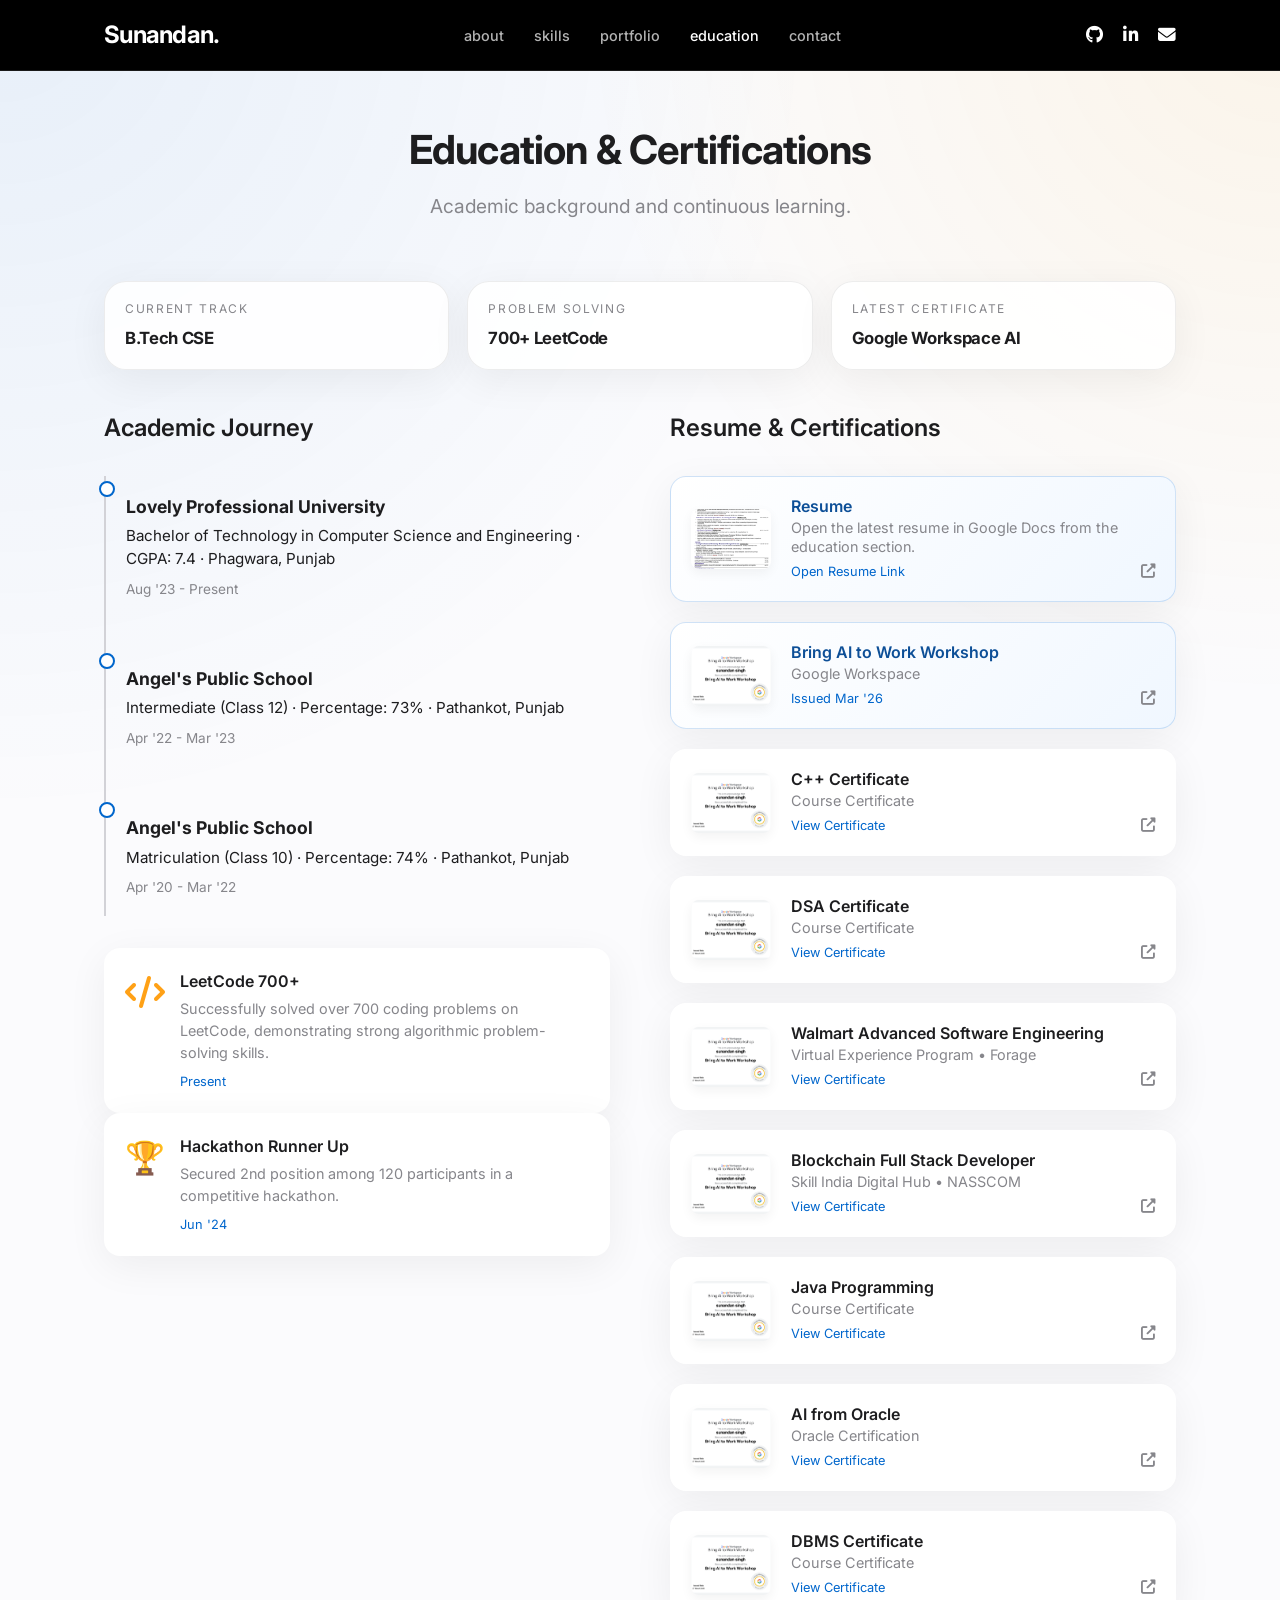
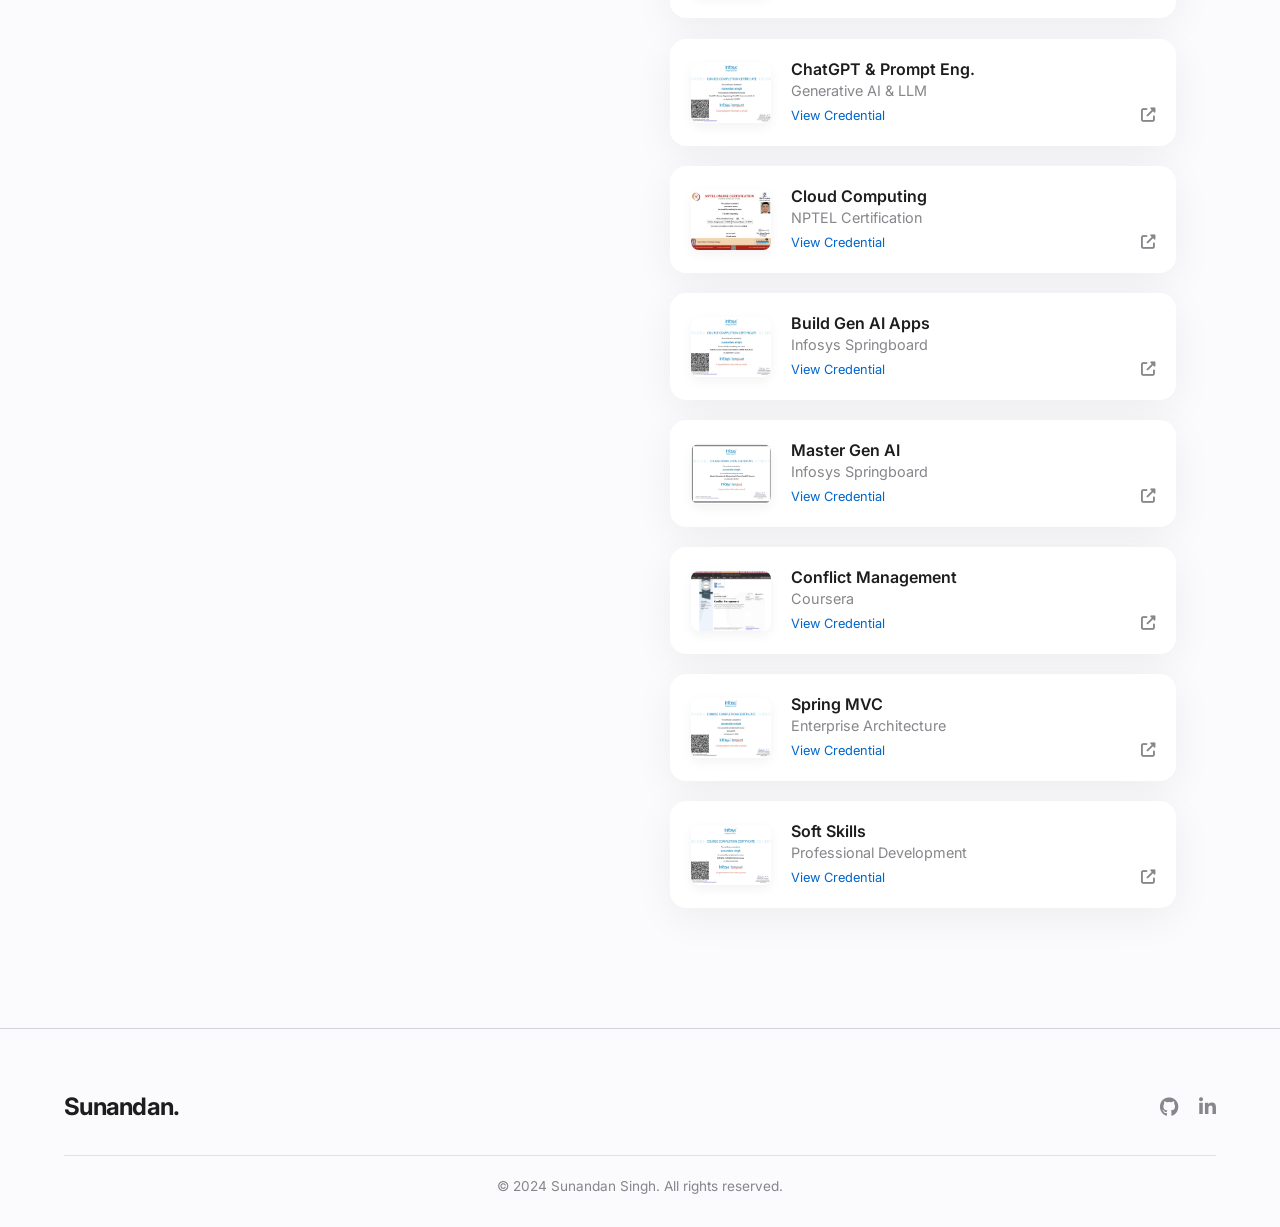
==== commit 18472ad1: "Update education.html" ====
--- a/education.html
+++ b/education.html
@@ -179,6 +179,29 @@
         </div>
     </div>
 </a>
+                            <a href="assets/certificate_234f0bf1-16dd-43c0-a46d-f0cc21ea07f4.pdf"
+   target="_blank"
+   rel="noopener noreferrer"
+   class="cert-item"
+   aria-label="View Blockchain Full Stack Developer Certificate">
+
+    <div class="cert-icon">
+        <img src="assets/cert_new_pdf.png"
+             alt="Blockchain Full Stack Developer Certificate"
+             loading="lazy"
+             decoding="async">
+    </div>
+
+    <div class="cert-details">
+        <h4>Blockchain Full Stack Developer</h4>
+        <p>Skill India Digital Hub • NASSCOM</p>
+
+        <div class="date-link">
+            <span class="date">View Certificate</span>
+            <i class="fas fa-external-link-alt link-icon" aria-hidden="true"></i>
+        </div>
+    </div>
+</a>
                             <a href="assets/java_programming_certificate.pdf" target="_blank" rel="noreferrer noopener" class="cert-item">
                                 <div class="cert-icon"><img src="assets/cert_new_pdf.png" alt="Java Programming Certificate" loading="lazy" decoding="async"></div>
                                 <div class="cert-details">
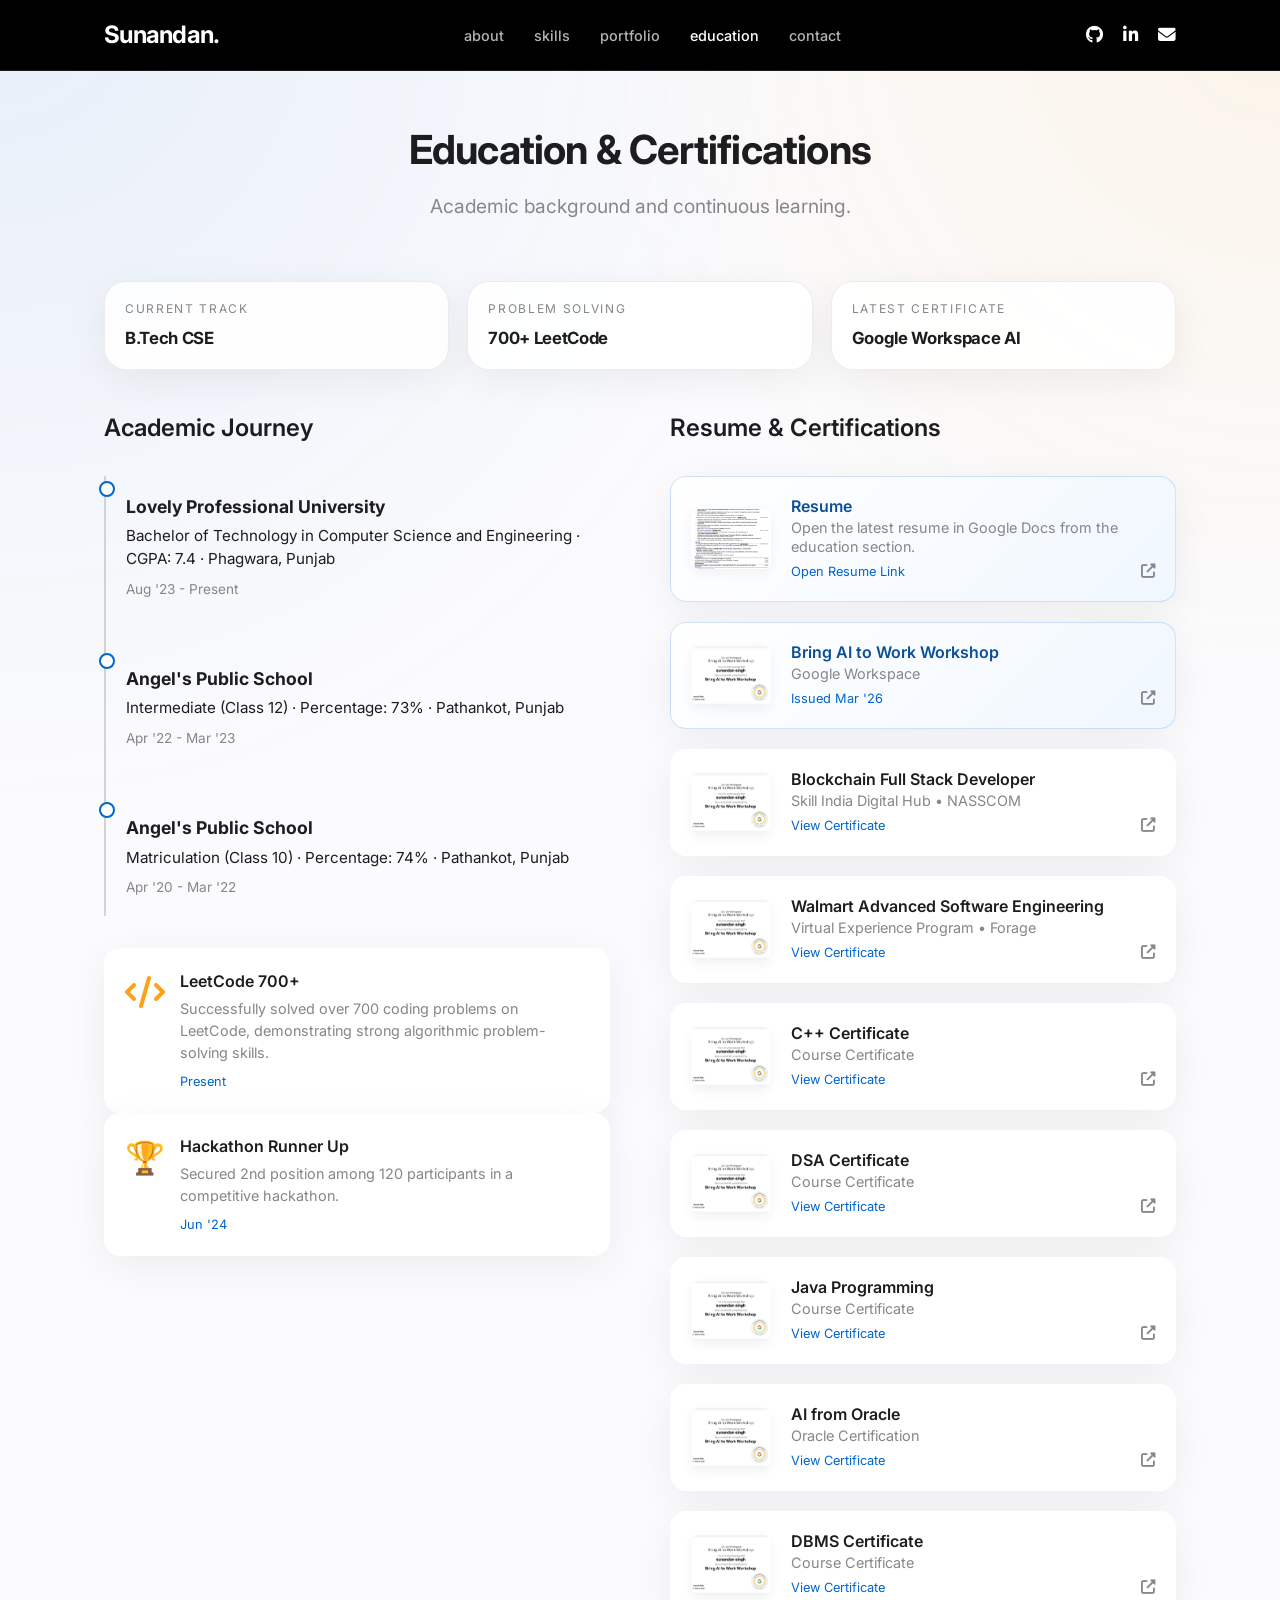
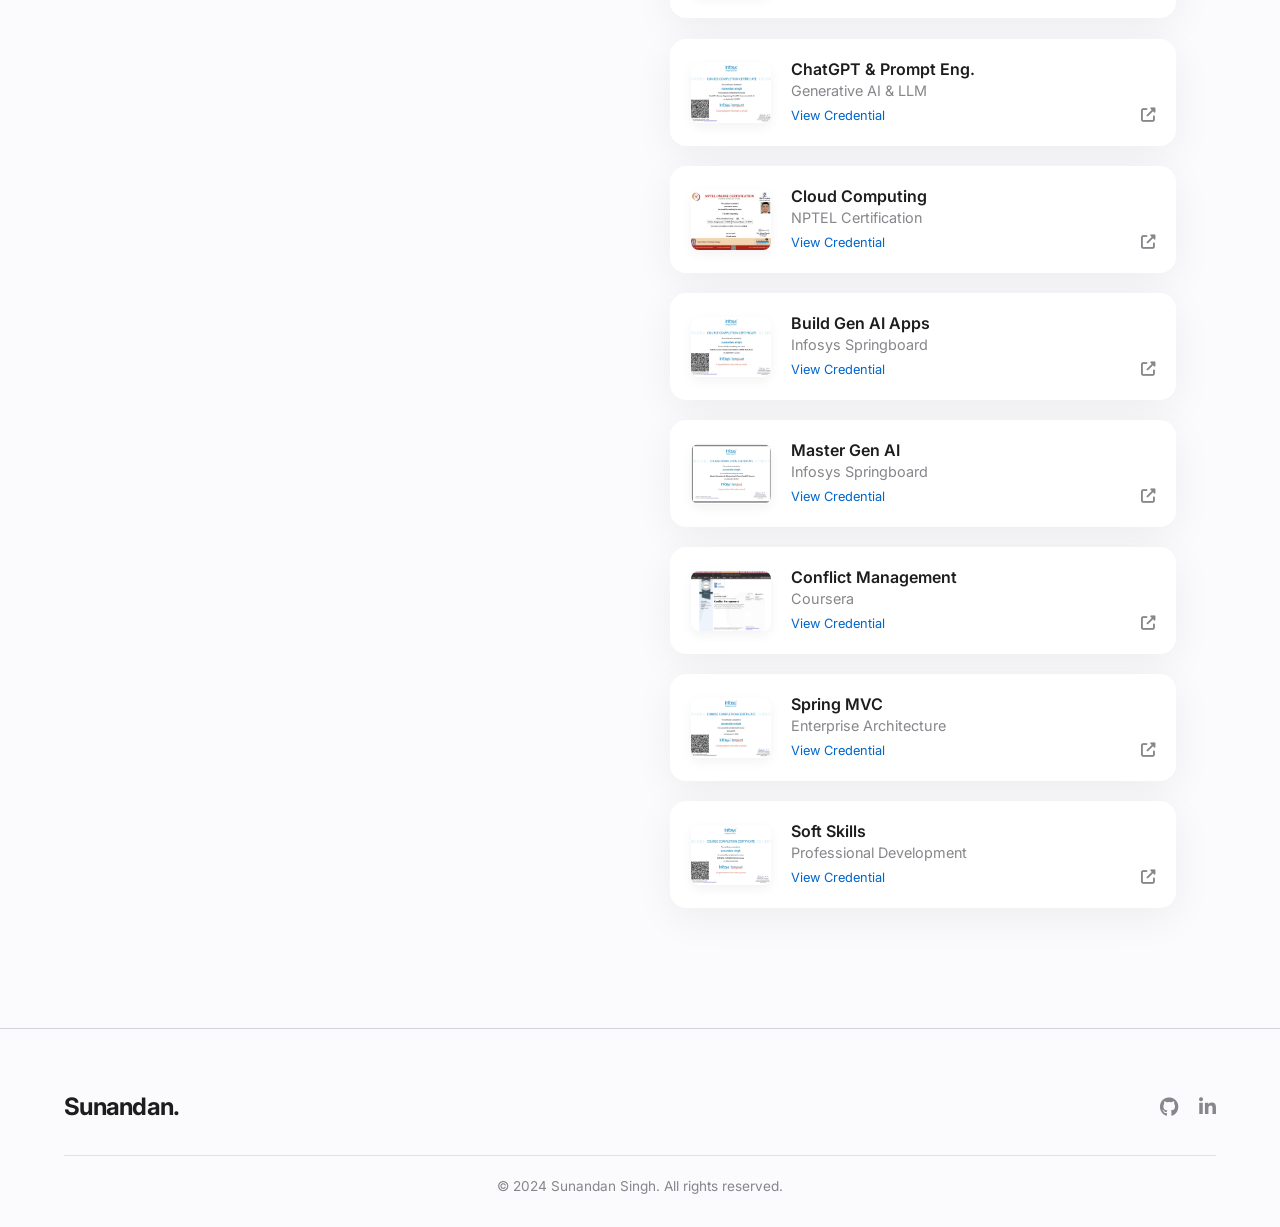
==== commit 607fd6b8: "Update education.html" ====
--- a/education.html
+++ b/education.html
@@ -138,29 +138,30 @@
                                     </div>
                                 </div>
                             </a>
-                            <a href="assets/cse202_certificate.pdf" target="_blank" rel="noreferrer noopener" class="cert-item">
-                                <div class="cert-icon"><img src="assets/cert_new_pdf.png" alt="CSE202 Certificate" loading="lazy" decoding="async"></div>
-                                <div class="cert-details">
-                                    <h4>C++ Certificate</h4>
-                                    <p>Course Certificate</p>
-                                    <div class="date-link">
-                                        <span class="date">View Certificate</span>
-                                        <i class="fas fa-external-link-alt link-icon"></i>
-                                    </div>
-                                </div>
-                            </a>
-                            <a href="assets/cse205_certificate.pdf" target="_blank" rel="noreferrer noopener" class="cert-item">
-                                <div class="cert-icon"><img src="assets/cert_new_pdf.png" alt="CSE205 Certificate" loading="lazy" decoding="async"></div>
-                                <div class="cert-details">
-                                    <h4>DSA Certificate</h4>
-                                    <p>Course Certificate</p>
-                                    <div class="date-link">
-                                        <span class="date">View Certificate</span>
-                                        <i class="fas fa-external-link-alt link-icon"></i>
-                                    </div>
-                                </div>
-                            </a>
-                            <a href="https://www.theforage.com/completion-certificates/prBZoAihniNijyD6d/oX6f9BbCL9kJDJzfg_prBZoAihniNijyD6d_6a48dd6f9dea91c2e4b23213_1783163075516_completion_certificate.pdf"
+                                <a href="assets/certificate_234f0bf1-16dd-43c0-a46d-f0cc21ea07f4.pdf"
+   target="_blank"
+   rel="noopener noreferrer"
+   class="cert-item"
+   aria-label="View Blockchain Full Stack Developer Certificate">
+
+    <div class="cert-icon">
+        <img src="assets/cert_new_pdf.png"
+             alt="Blockchain Full Stack Developer Certificate"
+             loading="lazy"
+             decoding="async">
+    </div>
+
+    <div class="cert-details">
+        <h4>Blockchain Full Stack Developer</h4>
+        <p>Skill India Digital Hub • NASSCOM</p>
+
+        <div class="date-link">
+            <span class="date">View Certificate</span>
+            <i class="fas fa-external-link-alt link-icon" aria-hidden="true"></i>
+        </div>
+    </div>
+</a>
+                              <a href="https://www.theforage.com/completion-certificates/prBZoAihniNijyD6d/oX6f9BbCL9kJDJzfg_prBZoAihniNijyD6d_6a48dd6f9dea91c2e4b23213_1783163075516_completion_certificate.pdf"
    target="_blank"
    rel="noreferrer noopener"
    class="cert-item">
@@ -179,29 +180,30 @@
         </div>
     </div>
 </a>
-                            <a href="assets/certificate_234f0bf1-16dd-43c0-a46d-f0cc21ea07f4.pdf"
-   target="_blank"
-   rel="noopener noreferrer"
-   class="cert-item"
-   aria-label="View Blockchain Full Stack Developer Certificate">
-
-    <div class="cert-icon">
-        <img src="assets/cert_new_pdf.png"
-             alt="Blockchain Full Stack Developer Certificate"
-             loading="lazy"
-             decoding="async">
-    </div>
-
-    <div class="cert-details">
-        <h4>Blockchain Full Stack Developer</h4>
-        <p>Skill India Digital Hub • NASSCOM</p>
-
-        <div class="date-link">
-            <span class="date">View Certificate</span>
-            <i class="fas fa-external-link-alt link-icon" aria-hidden="true"></i>
-        </div>
-    </div>
-</a>
+                            <a href="assets/cse202_certificate.pdf" target="_blank" rel="noreferrer noopener" class="cert-item">
+                                <div class="cert-icon"><img src="assets/cert_new_pdf.png" alt="CSE202 Certificate" loading="lazy" decoding="async"></div>
+                                <div class="cert-details">
+                                    <h4>C++ Certificate</h4>
+                                    <p>Course Certificate</p>
+                                    <div class="date-link">
+                                        <span class="date">View Certificate</span>
+                                        <i class="fas fa-external-link-alt link-icon"></i>
+                                    </div>
+                                </div>
+                            </a>
+                            <a href="assets/cse205_certificate.pdf" target="_blank" rel="noreferrer noopener" class="cert-item">
+                                <div class="cert-icon"><img src="assets/cert_new_pdf.png" alt="CSE205 Certificate" loading="lazy" decoding="async"></div>
+                                <div class="cert-details">
+                                    <h4>DSA Certificate</h4>
+                                    <p>Course Certificate</p>
+                                    <div class="date-link">
+                                        <span class="date">View Certificate</span>
+                                        <i class="fas fa-external-link-alt link-icon"></i>
+                                    </div>
+                                </div>
+                            </a>
+                          
+                        
                             <a href="assets/java_programming_certificate.pdf" target="_blank" rel="noreferrer noopener" class="cert-item">
                                 <div class="cert-icon"><img src="assets/cert_new_pdf.png" alt="Java Programming Certificate" loading="lazy" decoding="async"></div>
                                 <div class="cert-details">
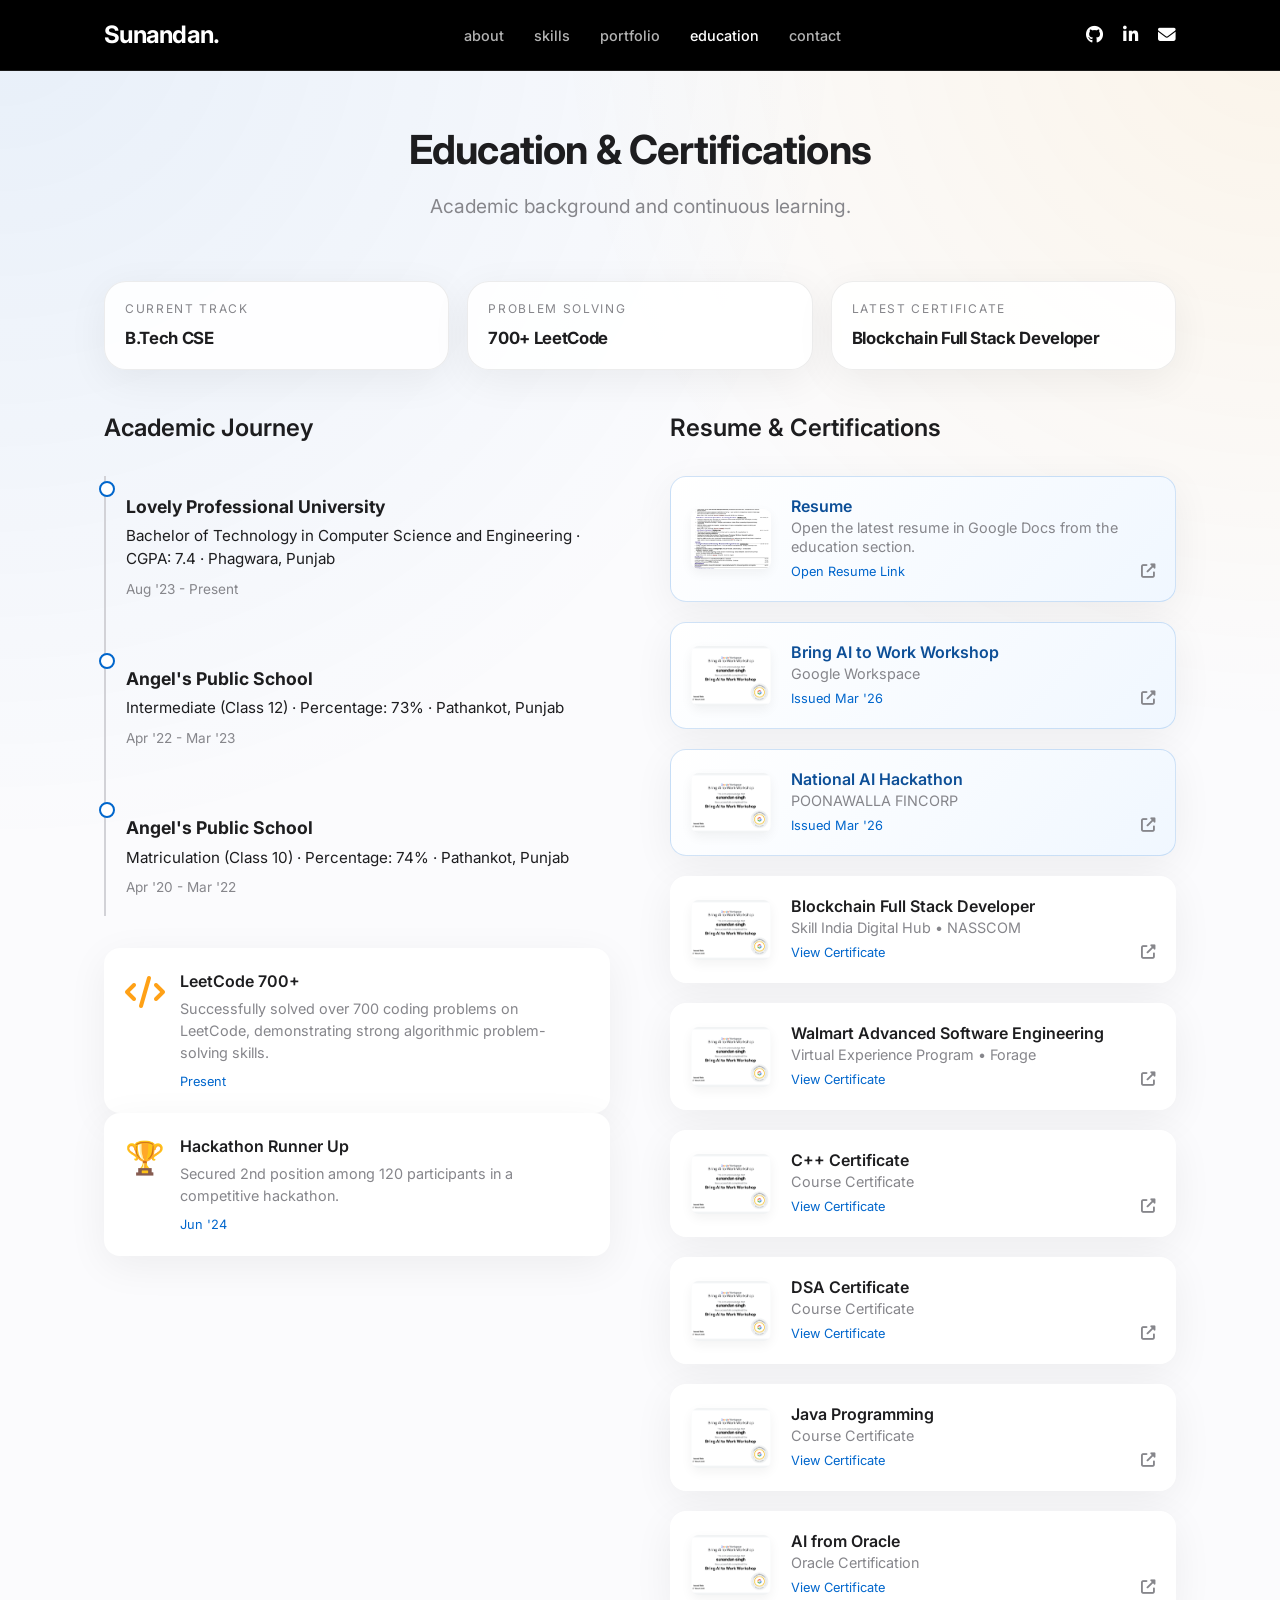
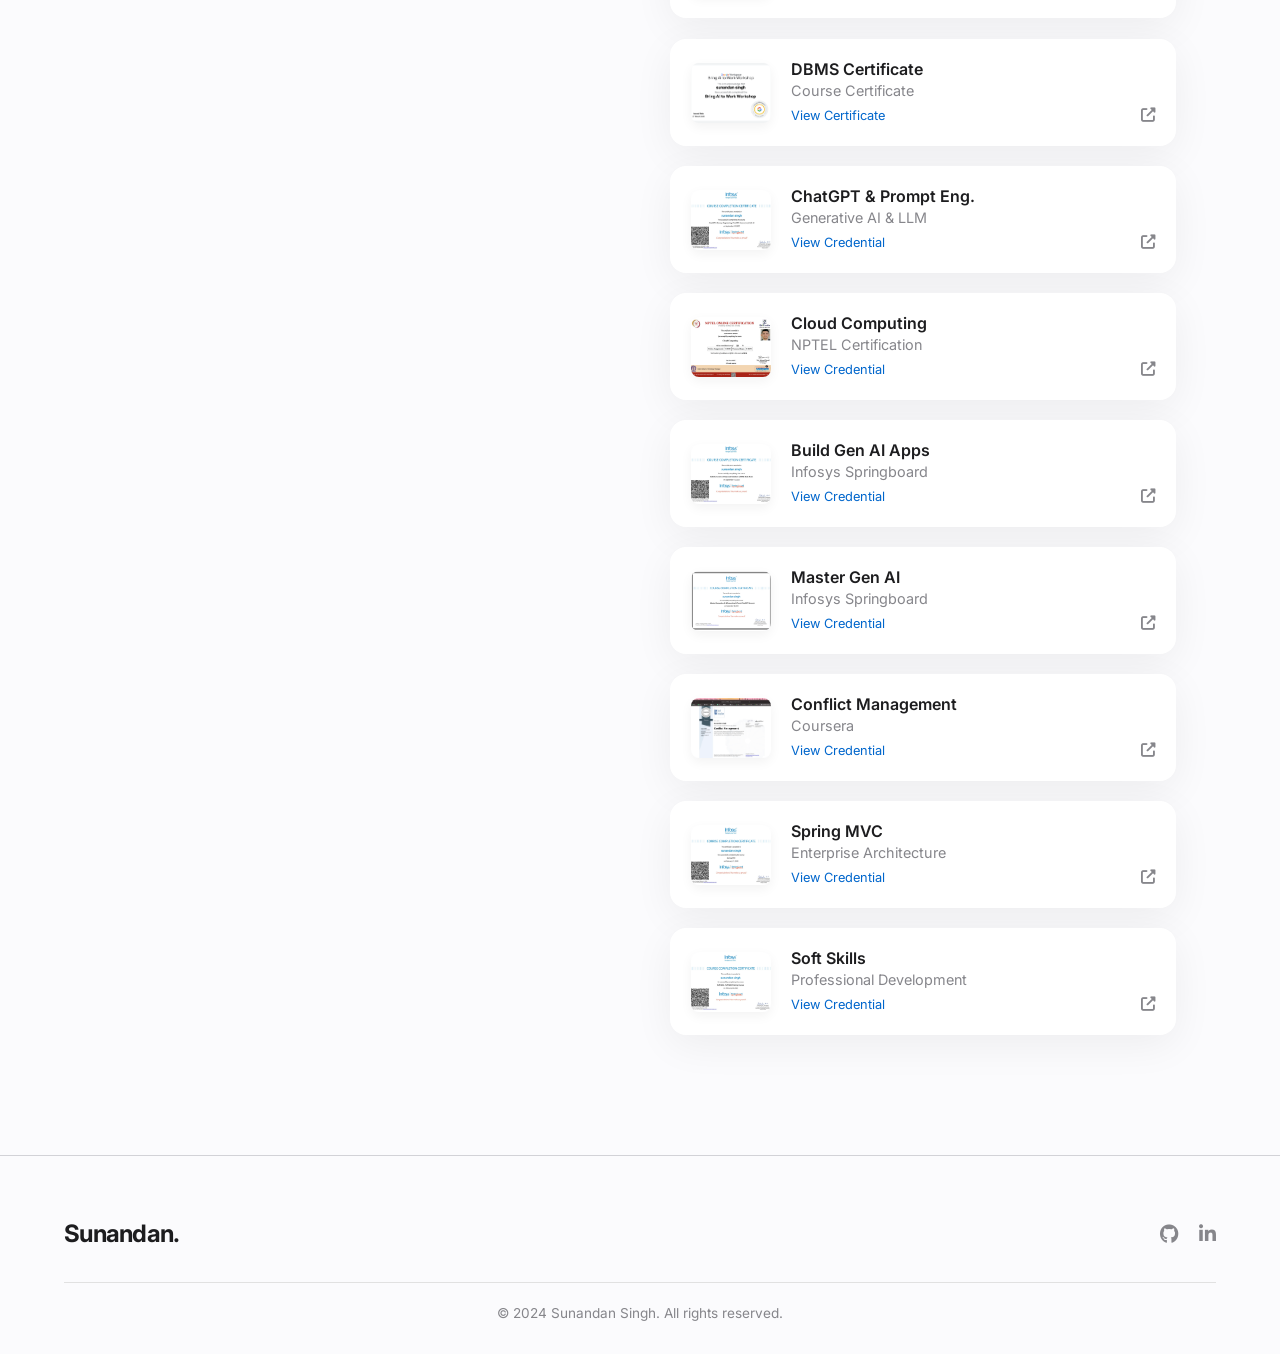
==== commit 8d1bcd22: "Update education.html" ====
--- a/education.html
+++ b/education.html
@@ -67,7 +67,7 @@
                     </div>
                     <div class="highlight-pill">
                         <span class="highlight-label">Latest Certificate</span>
-                        <strong>Google Workspace AI</strong>
+                        <strong>Blockchain Full Stack Developer</strong>
                     </div>
                 </div>
 
@@ -138,7 +138,18 @@
                                     </div>
                                 </div>
                             </a>
-                                <a href="assets/certificate_234f0bf1-16dd-43c0-a46d-f0cc21ea07f4.pdf"
+                             <a href="https://pfl-personalized-creatives.poonawallafincorp.com/creatives_20260713_112657/23815.jpg?Expires=1785154279&Signature=[base64]~y2hSyHTzYDORKgO8nPhkVuqxF6YB01Mas98yWlXwL8NTqU3LOBp8NQxC8g8FHae3MgIfx9doB1kRX71in0IuVmDEFQ__&Key-Pair-Id=K28PI5P91POVR4" target="_blank" rel="noreferrer noopener" class="cert-item featured-cert">
+                                <div class="cert-icon"><img src="assets/cert_new_pdf.png" alt="Bring AI to Work Workshop Certificate" loading="lazy" decoding="async"></div>
+                                <div class="cert-details">
+                                    <h4>National AI Hackathon</h4>
+                                    <p>POONAWALLA FINCORP</p>
+                                    <div class="date-link">
+                                        <span class="date">Issued Mar '26</span>
+                                        <i class="fas fa-external-link-alt link-icon"></i>
+                                    </div>
+                                </div>
+                            </a>
+                                <a href="https://drive.google.com/file/d/1wcFf71Ir_fqM4osy6x8LtdVFOyQuNglM/view?usp=sharing"
    target="_blank"
    rel="noopener noreferrer"
    class="cert-item"
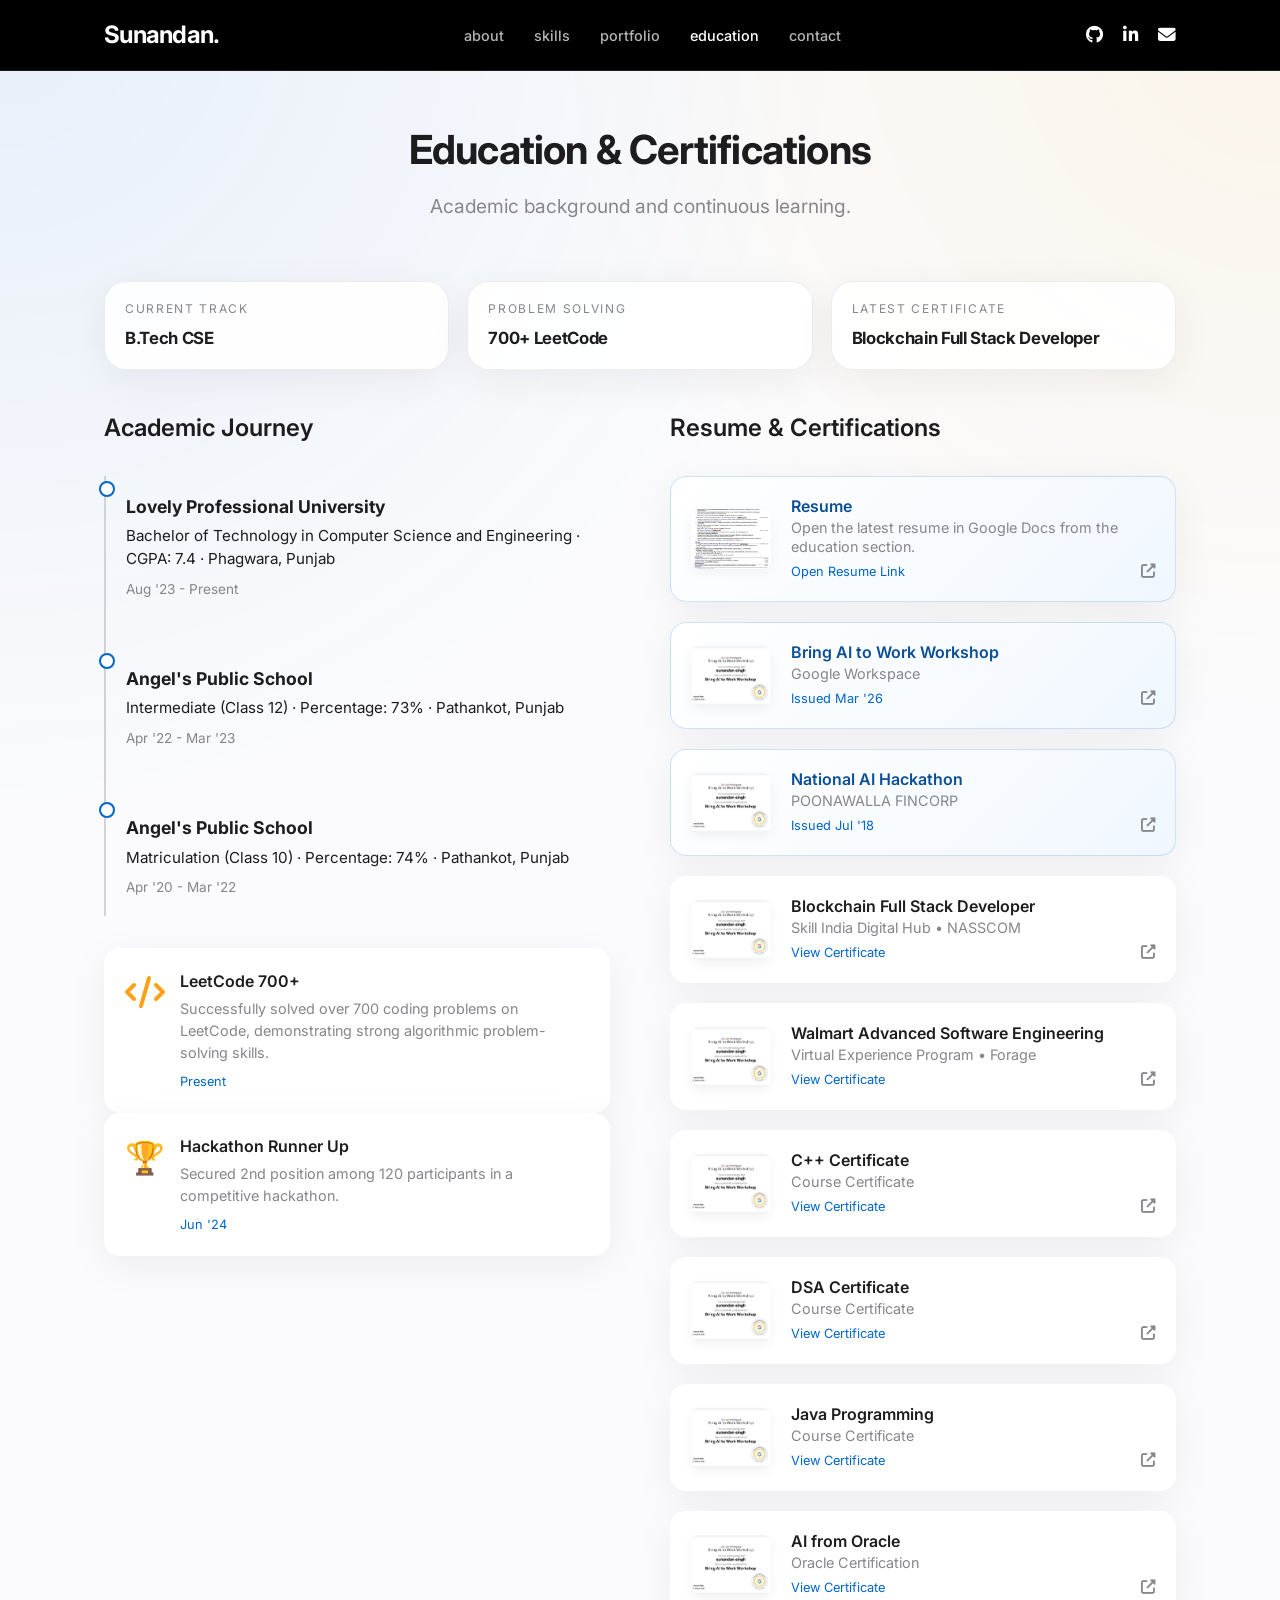
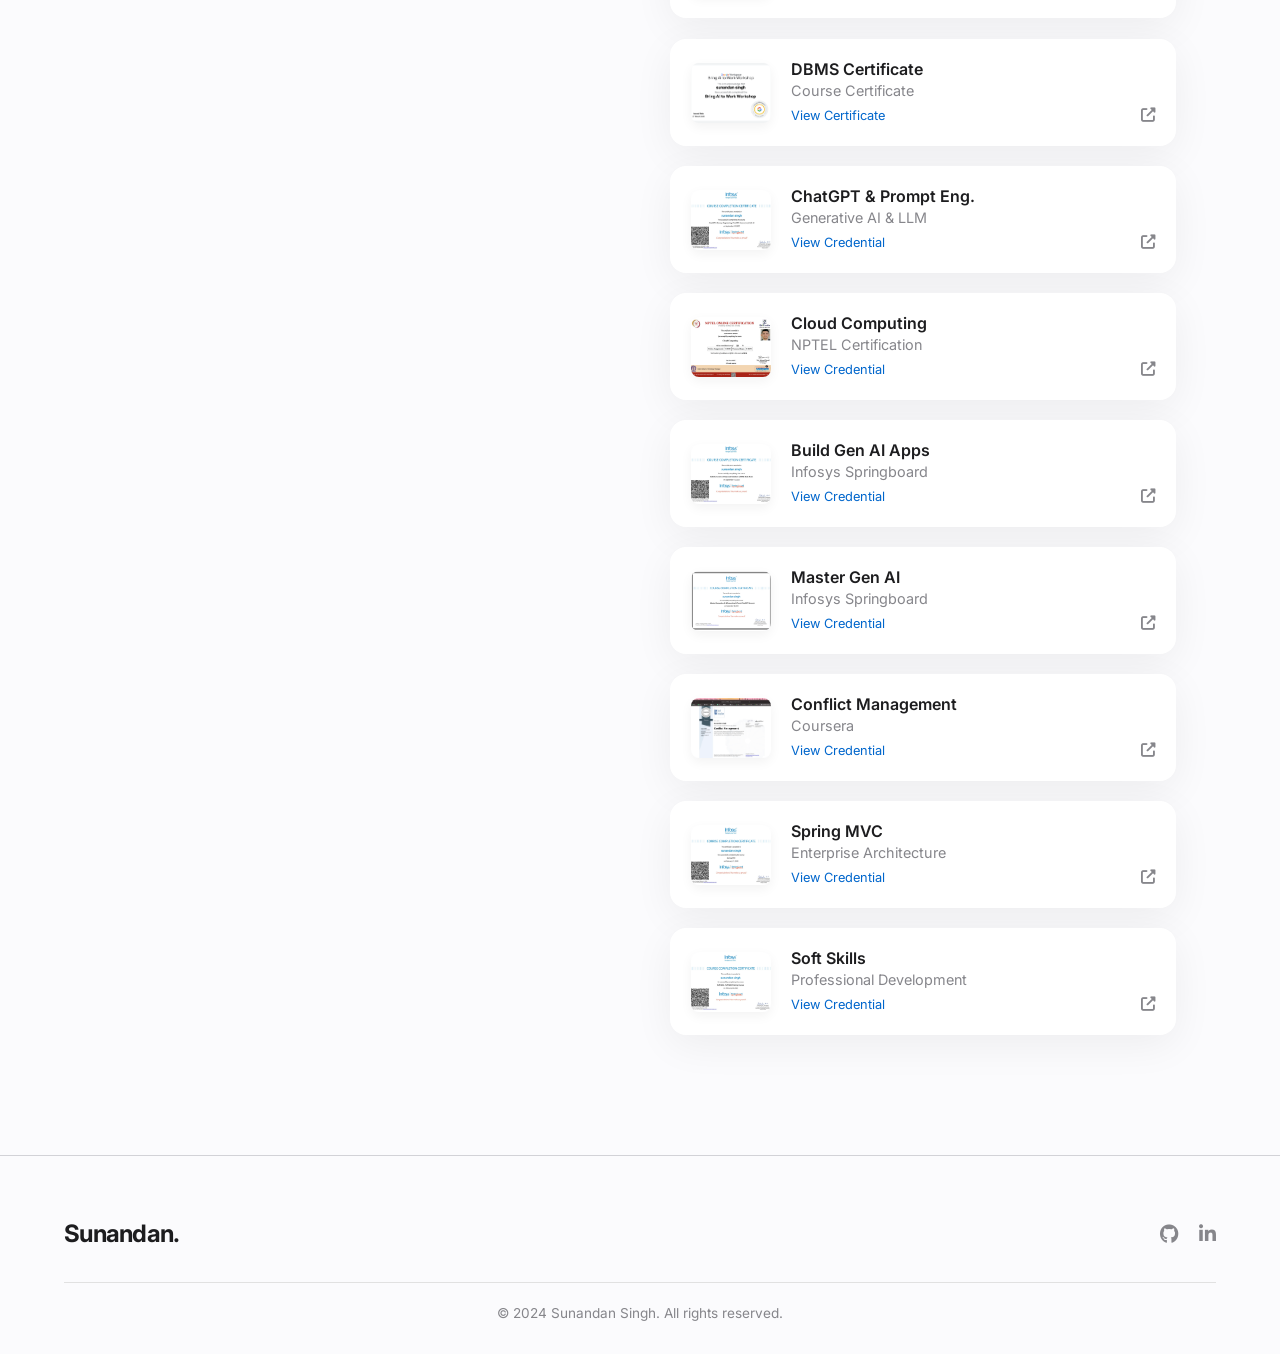
==== commit 219f7047: "Update education.html" ====
--- a/education.html
+++ b/education.html
@@ -116,7 +116,7 @@
                     <div class="split-col">
                         <h3 class="col-title">Resume & Certifications</h3>
                         <div class="cert-list">
-                            <a href="https://docs.google.com/document/d/1mw_cAj4OxS7CrEMPGmXZbO7e6BM4Lpar/edit?usp=sharing&ouid=108106136527122518908&rtpof=true&sd=true" target="_blank" rel="noopener noreferrer" class="cert-item featured-cert">
+                            <a href="https://drive.google.com/file/d/1kAN45MgQxYaxJfj6-o9eWW6Y7bTmYRsc/view?usp=sharing" target="_blank" rel="noopener noreferrer" class="cert-item featured-cert">
                                 <div class="cert-icon"><img src="assets/resume.png" alt="Sunandan Singh Resume" loading="lazy" decoding="async"></div>
                                 <div class="cert-details">
                                     <h4>Resume</h4>
@@ -144,7 +144,7 @@
                                     <h4>National AI Hackathon</h4>
                                     <p>POONAWALLA FINCORP</p>
                                     <div class="date-link">
-                                        <span class="date">Issued Mar '26</span>
+                                        <span class="date">Issued Jul '18</span>
                                         <i class="fas fa-external-link-alt link-icon"></i>
                                     </div>
                                 </div>
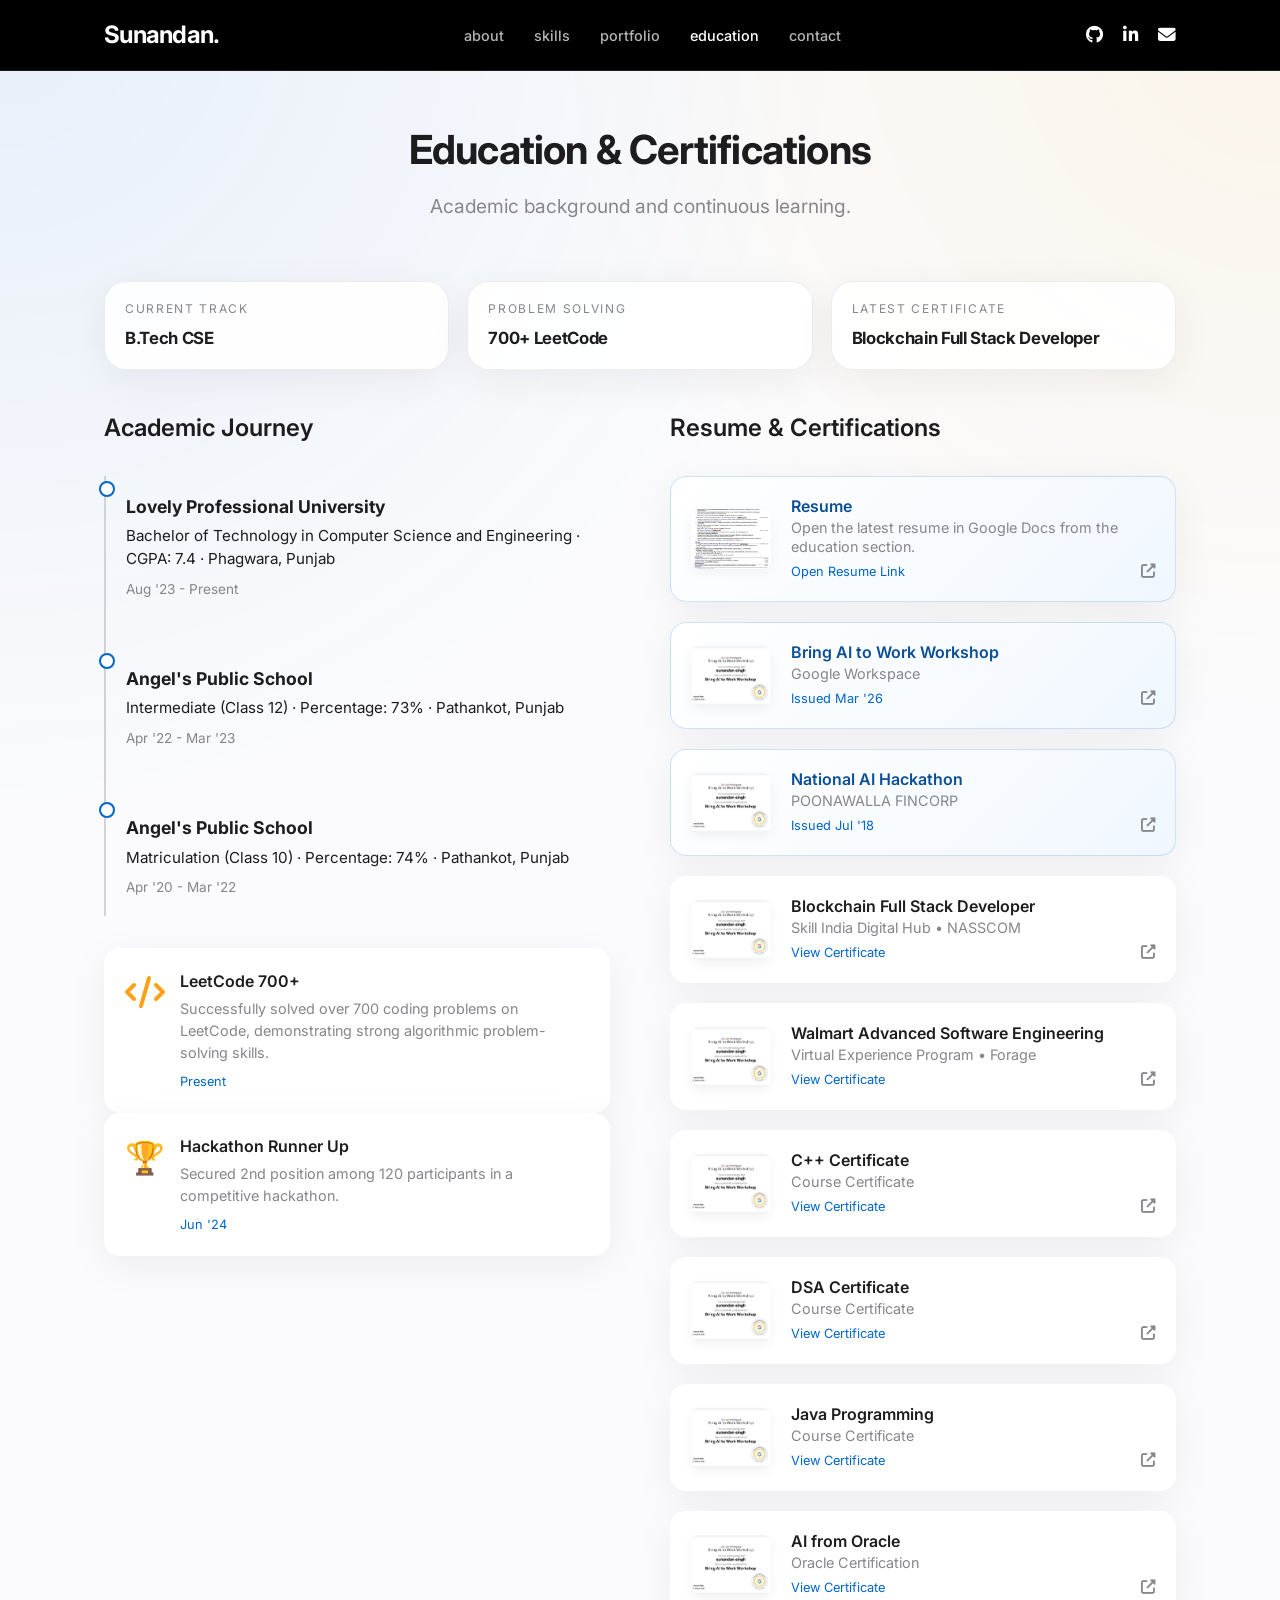
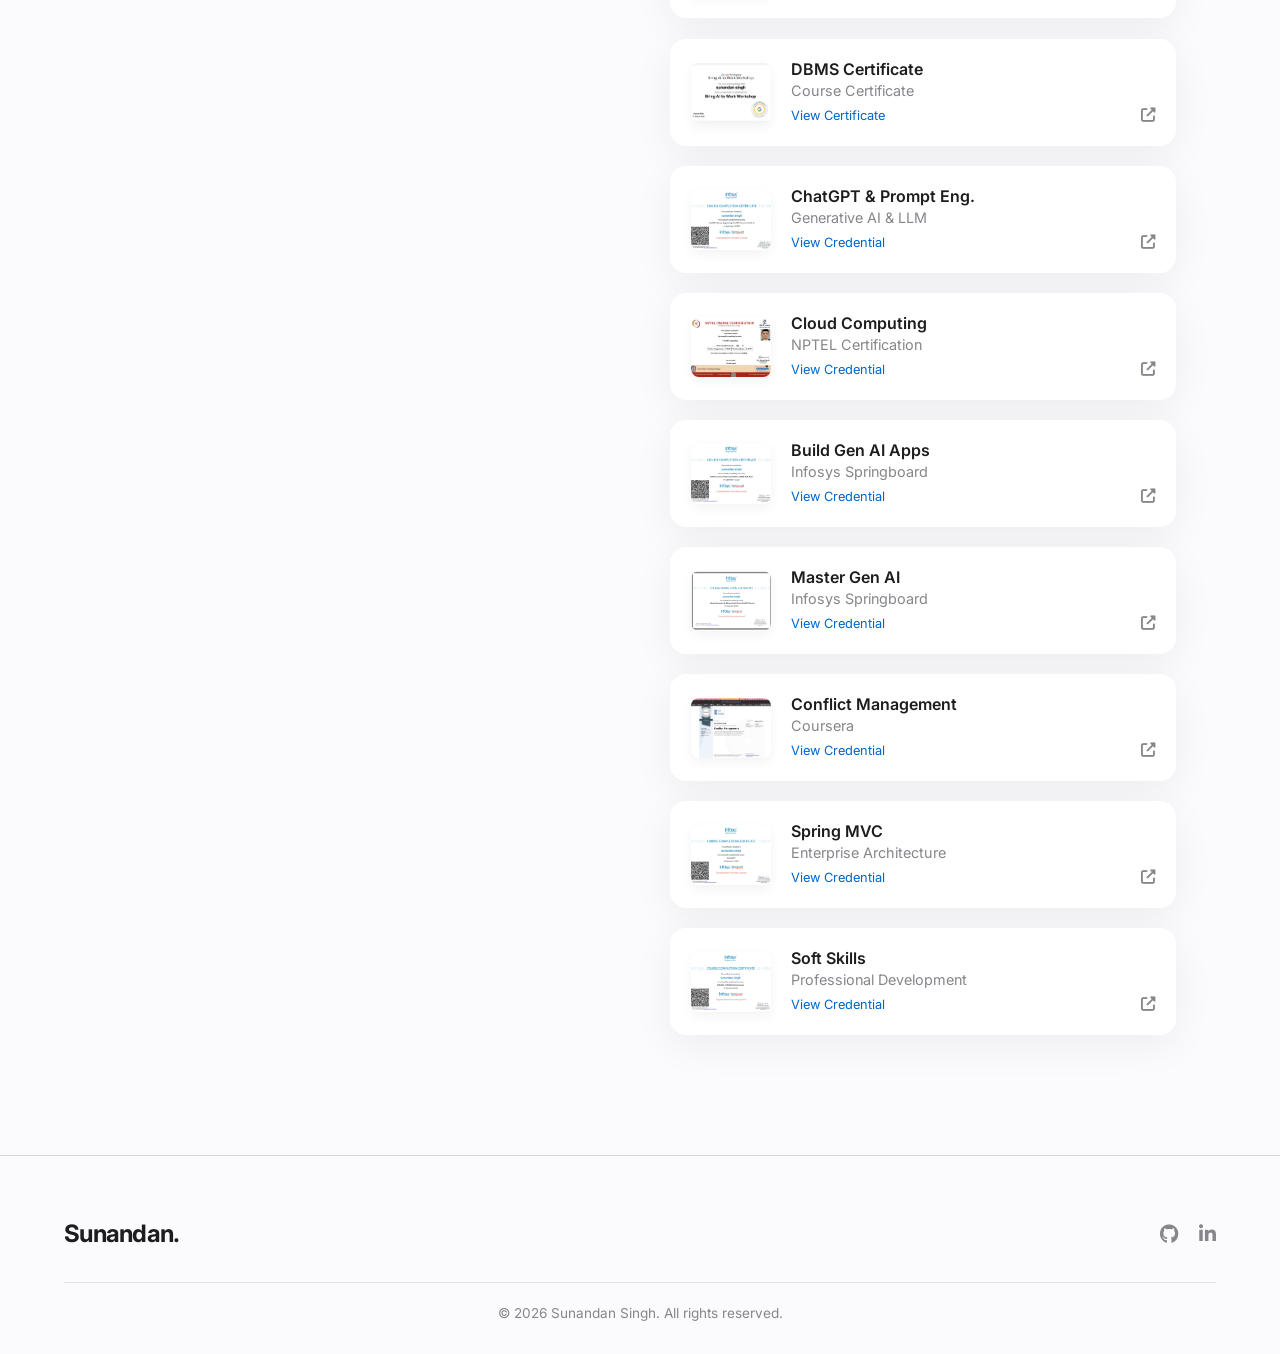
==== commit 11d2bf73: "Update portfolio with new projects, styles and copyright" ====
--- a/education.html
+++ b/education.html
@@ -341,7 +341,7 @@
             </div>
         </div>
         <div class="footer-bottom">
-            <p>&copy; 2024 Sunandan Singh. All rights reserved.</p>
+            <p>&copy; 2026 Sunandan Singh. All rights reserved.</p>
         </div>
     </footer>
 
--- a/style.css
+++ b/style.css
@@ -2103,13 +2103,16 @@
 }
 
 .close-modal {
-    position: absolute;
+    position: fixed;
     top: 20px; right: 25px;
     font-size: 2rem;
     cursor: pointer;
     color: var(--text-secondary);
     transition: color 0.2s ease;
     line-height: 1;
+    background: transparent;
+    border: none;
+    z-index: 10000;
 }
 
 .close-modal:hover {
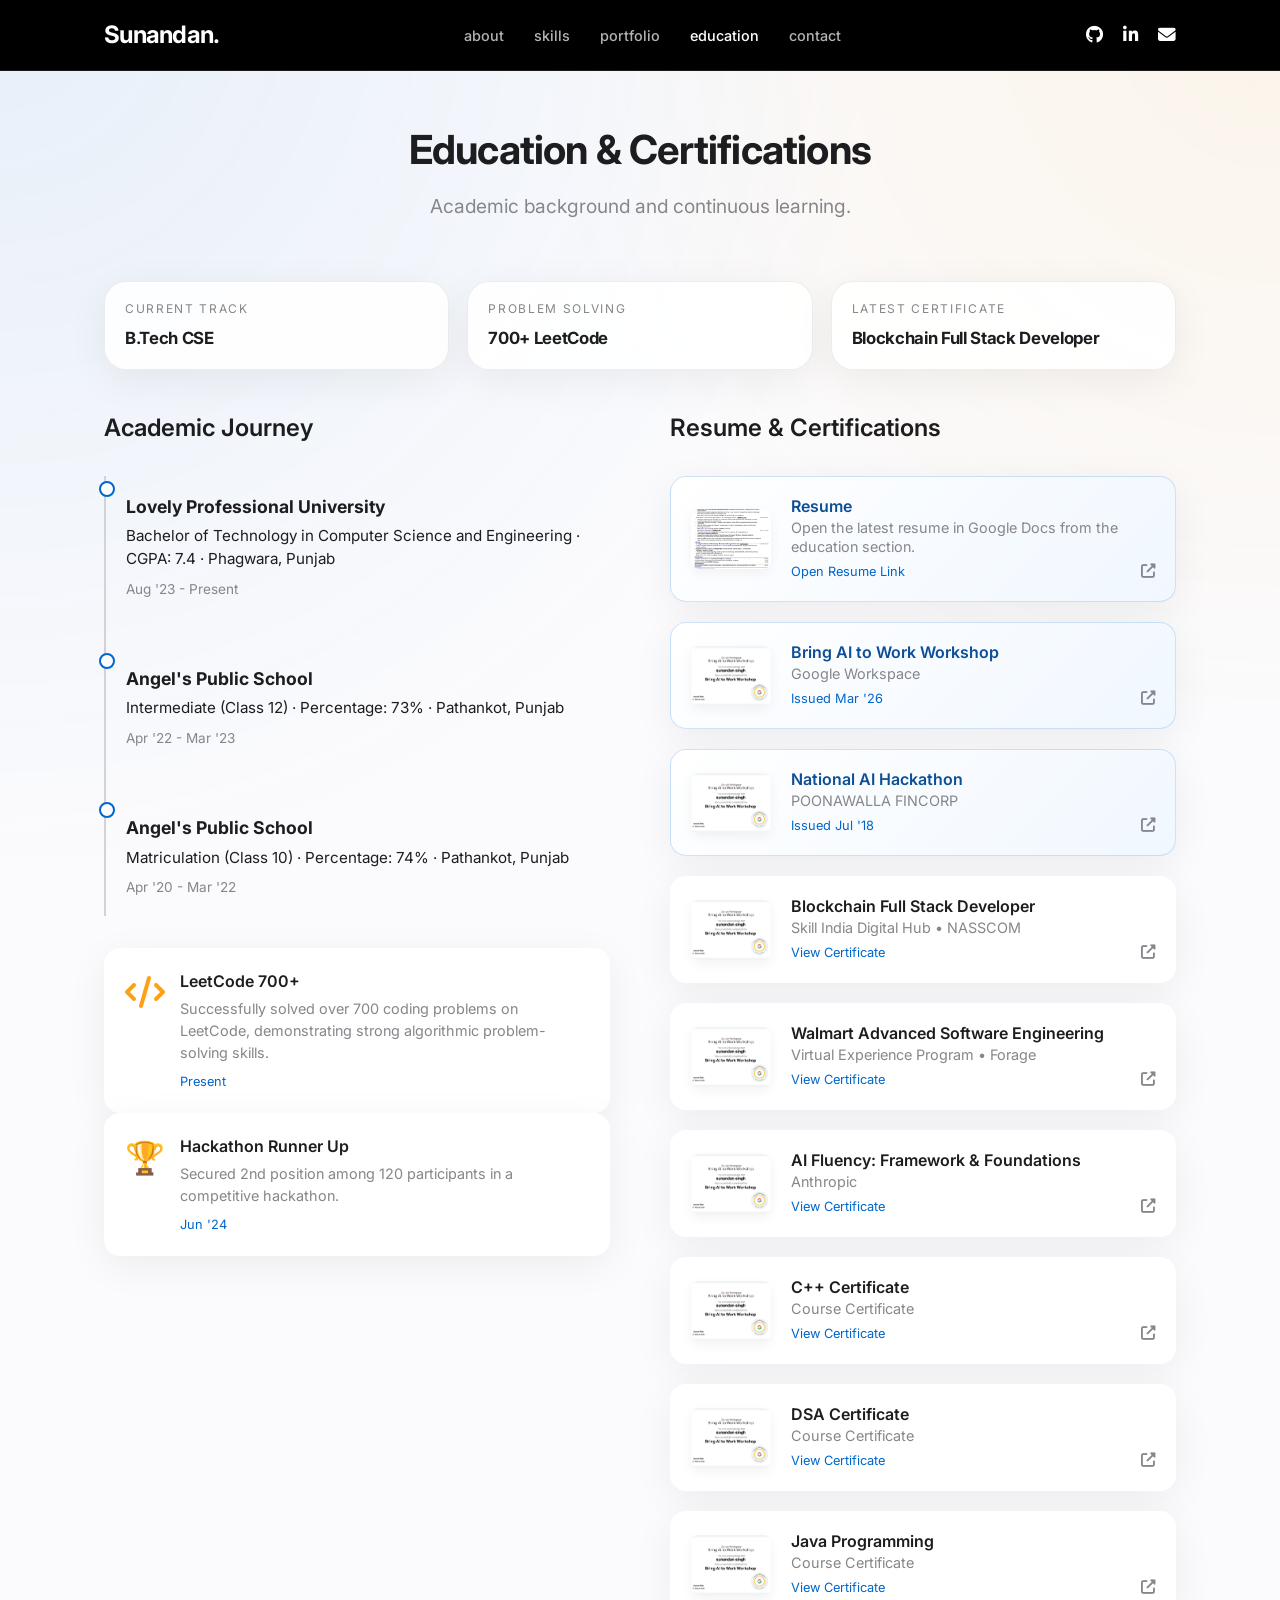
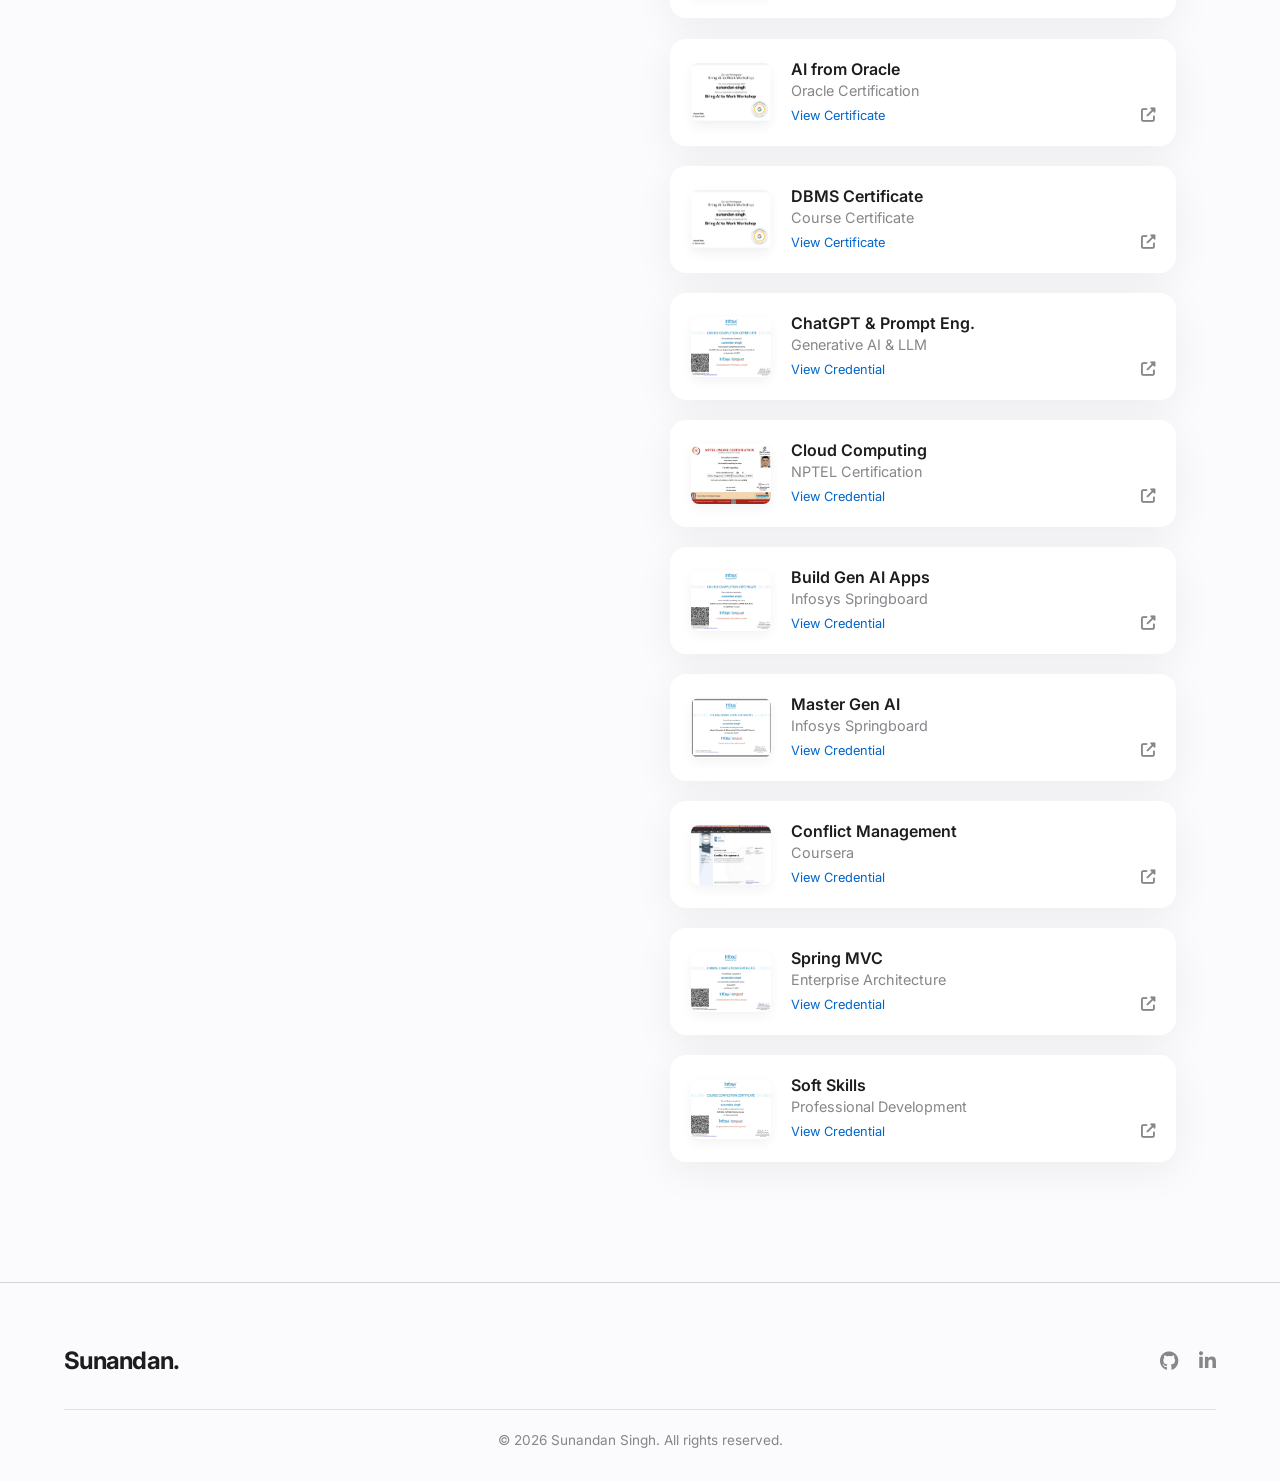
==== commit d1f22be0: "Update FunzCric image and add AI Fluency certificate" ====
--- a/education.html
+++ b/education.html
@@ -191,6 +191,17 @@
         </div>
     </div>
 </a>
+                            <a href="assets/ai_fluency_certificate.pdf" target="_blank" rel="noreferrer noopener" class="cert-item">
+                                <div class="cert-icon"><img src="assets/cert_new_pdf.png" alt="AI Fluency Certificate" loading="lazy" decoding="async"></div>
+                                <div class="cert-details">
+                                    <h4>AI Fluency: Framework & Foundations</h4>
+                                    <p>Anthropic</p>
+                                    <div class="date-link">
+                                        <span class="date">View Certificate</span>
+                                        <i class="fas fa-external-link-alt link-icon"></i>
+                                    </div>
+                                </div>
+                            </a>
                             <a href="assets/cse202_certificate.pdf" target="_blank" rel="noreferrer noopener" class="cert-item">
                                 <div class="cert-icon"><img src="assets/cert_new_pdf.png" alt="CSE202 Certificate" loading="lazy" decoding="async"></div>
                                 <div class="cert-details">
